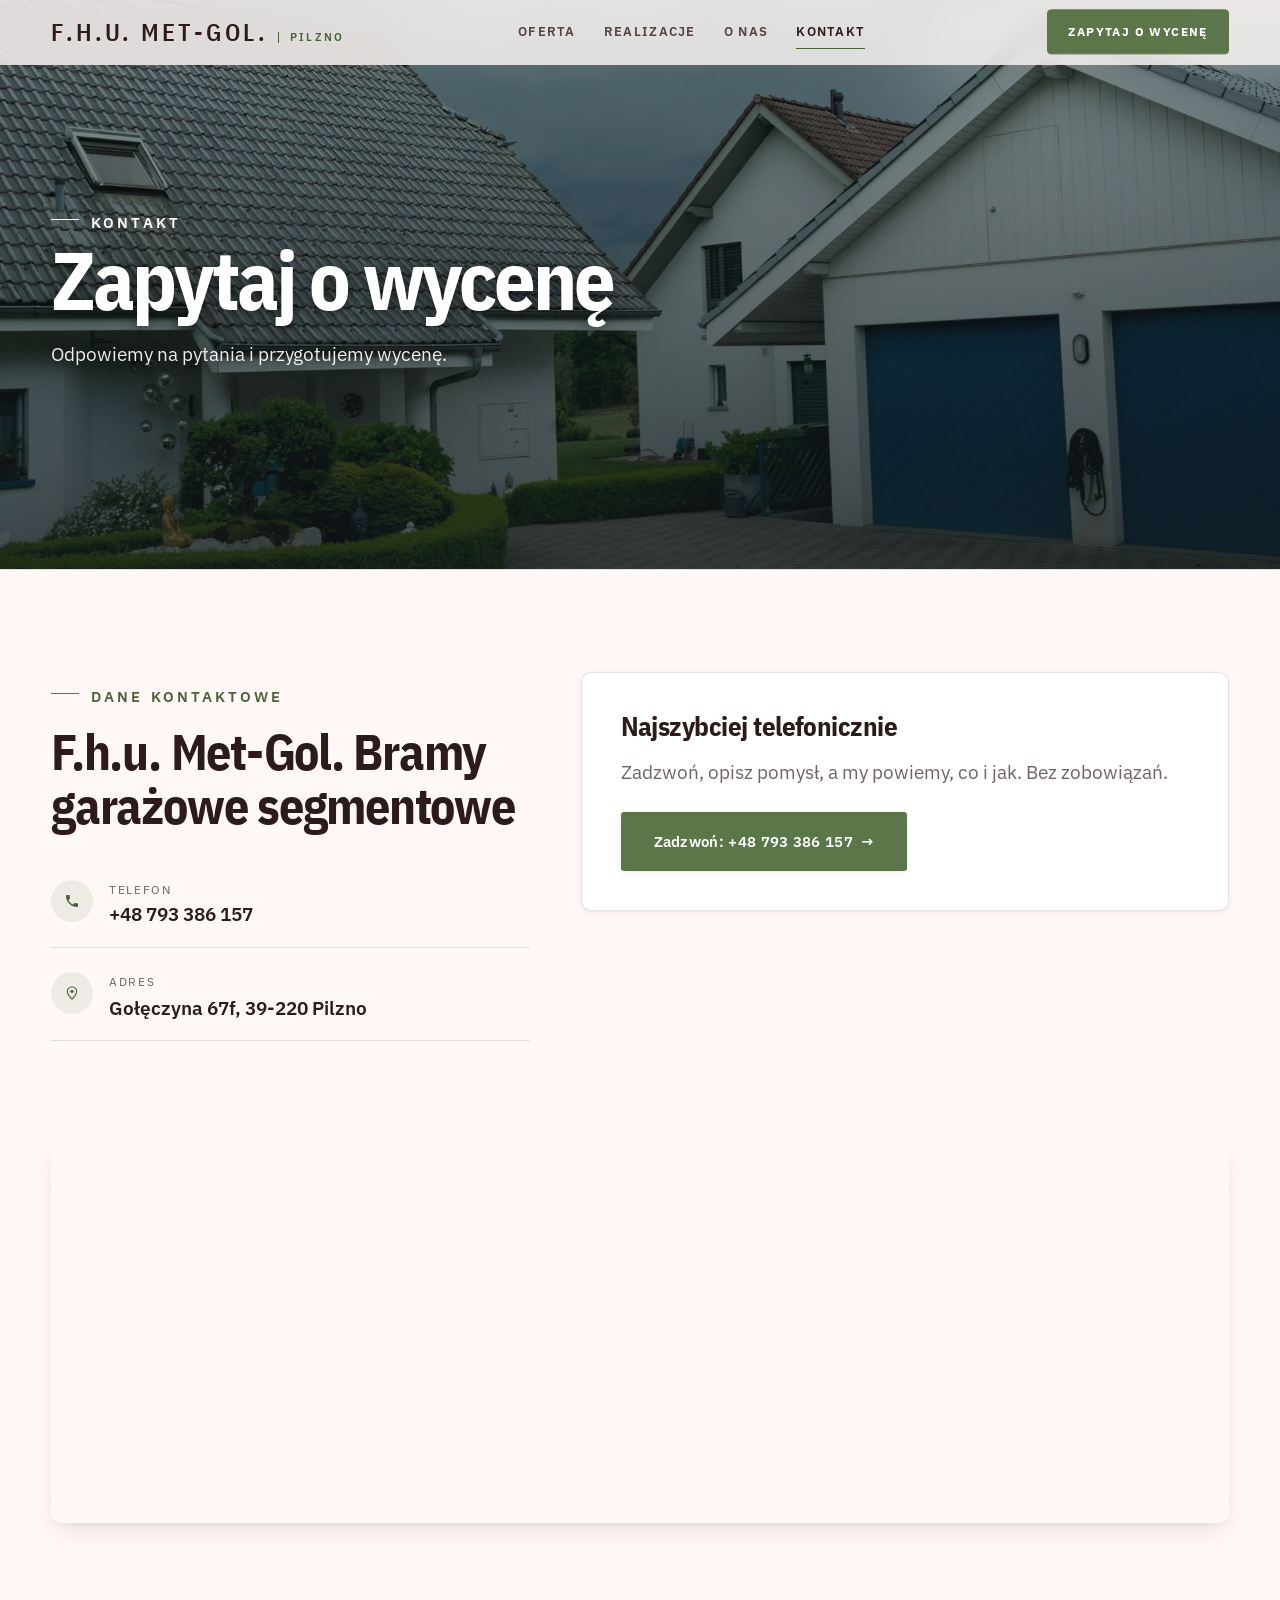
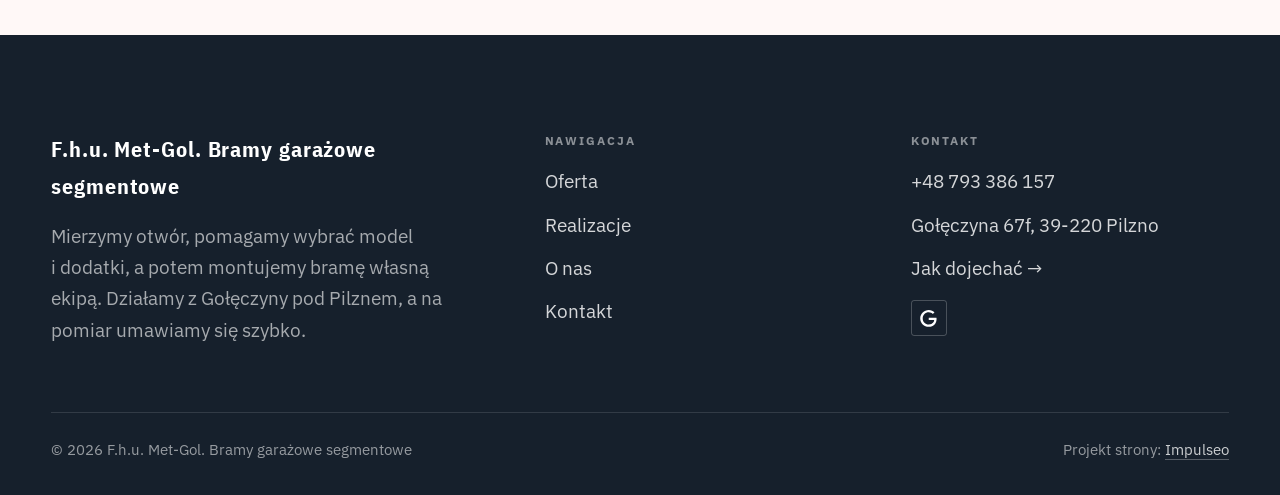
==== kontakt.html @ 95ca7875 "Strona demo: f-h-u-met-gol-bramy-garazowe-segmentowe" ====
<!DOCTYPE html>
<html lang="pl">
<head>
<meta charset="UTF-8">
<meta name="viewport" content="width=device-width, initial-scale=1.0">
<title>Kontakt - F.h.u. Met-Gol. Bramy garażowe segmentowe</title>
<meta name="description" content="Kontakt F.h.u. Met-Gol. Bramy garażowe segmentowe - Gołęczyna 67f, 39-220 Pilzno">
<link rel="canonical" href="https://kris20032.github.io/f-h-u-met-gol-bramy-garazowe-segmentowe/kontakt.html">
<meta name="robots" content="noindex, nofollow">
<meta property="og:type" content="website">
<meta property="og:locale" content="pl_PL">
<meta property="og:site_name" content="F.h.u. Met-Gol. Bramy garażowe segmentowe">
<meta property="og:title" content="Kontakt - F.h.u. Met-Gol. Bramy garażowe segmentowe">
<meta property="og:description" content="Kontakt F.h.u. Met-Gol. Bramy garażowe segmentowe - Gołęczyna 67f, 39-220 Pilzno">
<meta property="og:url" content="https://kris20032.github.io/f-h-u-met-gol-bramy-garazowe-segmentowe/kontakt.html">
<meta property="og:image" content="https://kris20032.github.io/f-h-u-met-gol-bramy-garazowe-segmentowe/img/og.jpg">
<meta property="og:image:width" content="1200">
<meta property="og:image:height" content="630">
<meta name="twitter:card" content="summary_large_image">
<link rel="preconnect" href="https://fonts.googleapis.com">
<link rel="preconnect" href="https://fonts.gstatic.com" crossorigin>
<link href="https://fonts.googleapis.com/css2?family=IBM+Plex+Sans+Condensed:wght@500;600;700&family=IBM+Plex+Sans:wght@400;500;600&display=swap" rel="stylesheet">
<link rel="stylesheet" href="assets/styles.css?v=dc9dccd2">
</head>
<body>

<header class="nav">
  <div class="wrap nav-inner">
    <a class="brand" href="index.html"><span class="name">F.h.u. Met-Gol.</span><span class="sub">Pilzno</span></a>
    <nav class="nav-links">
      <a href="oferta.html">Oferta</a>
      <a href="realizacje.html">Realizacje</a>
      <a href="o-nas.html">O nas</a>
      <a href="kontakt.html" class="active" aria-current="page">Kontakt</a>
      <a href="kontakt.html" class="btn btn-accent">Zapytaj o wycenę</a>
    </nav>
    <button class="nav-toggle" aria-label="Menu"><span></span><span></span><span></span></button>
  </div>
</header>

<main>
<section class="pagehead">
  <img src="img/g2.jpg" alt="F.h.u. Met-Gol. Bramy garażowe segmentowe - Zapytaj o wycenę" width="1818" height="1184" decoding="async">
  <div class="wrap">
    <span class="eyebrow">Kontakt</span>
    <h1>Zapytaj o wycenę</h1>
    <p>Odpowiemy na pytania i przygotujemy wycenę.</p>
  </div>
</section>
<section>
  <div class="wrap contact-grid">
    <div class="reveal">
      <span class="eyebrow">Dane kontaktowe</span>
      <h2 style="margin:var(--space-4) 0 var(--space-6)">F.h.u. Met-Gol. Bramy garażowe segmentowe</h2>
      <div class="info-list">
        <div class="info-row"><div class="ic"><svg class="ico-tel" width="16" height="16" viewBox="0 0 24 24" fill="none" aria-hidden="true"><path d="M6.6 10.8a15.5 15.5 0 0 0 6.6 6.6l2.2-2.2a1 1 0 0 1 1-.24 11.4 11.4 0 0 0 3.6.58 1 1 0 0 1 1 1V20a1 1 0 0 1-1 1A17 17 0 0 1 3 4a1 1 0 0 1 1-1h3.5a1 1 0 0 1 1 1c0 1.25.2 2.46.58 3.6a1 1 0 0 1-.25 1l-2.23 2.2Z" fill="currentColor"/></svg></div><div><div class="lbl">Telefon</div><a class="val" href="tel:+48793386157">+48 793 386 157</a></div></div>
        <div class="info-row"><div class="ic"><svg class="ico-pin" width="16" height="16" viewBox="0 0 24 24" fill="none" aria-hidden="true"><path d="M12 21s7-6.1 7-11.5A7 7 0 0 0 5 9.5C5 14.9 12 21 12 21Z" stroke="currentColor" stroke-width="1.6" fill="none"/><circle cx="12" cy="9.5" r="2.4" fill="currentColor"/></svg></div><div><div class="lbl">Adres</div><div class="val">Gołęczyna 67f, 39-220 Pilzno</div></div></div>
      </div>
    </div>
    <div class="reveal">
      <div class="form">
        <h3 style="margin-bottom:var(--space-4)">Najszybciej telefonicznie</h3>
        <p class="muted" style="margin-bottom:var(--space-5)">Zadzwoń, opisz pomysł, a my powiemy, co i jak. Bez zobowiązań.</p>
        <a href="tel:+48793386157" class="btn btn-accent" style="justify-content:center">Zadzwoń: +48 793 386 157 <span class="arr">→</span></a>
      </div>
    </div>
  </div>
</section>
<section style="padding-top:0">
  <div class="wrap reveal">
    <iframe class="map" title="F.h.u. Met-Gol. Bramy garażowe segmentowe - Pilzno" src="https://maps.google.com/maps?q=49.9735215%2C21.3462633&z=15&output=embed" loading="lazy" referrerpolicy="no-referrer-when-downgrade"></iframe>
  </div>
</section>
</main>

<footer>
  <div class="wrap">
    <div class="foot-grid">
      <div class="foot-brand">
        <div class="name">F.h.u. Met-Gol. Bramy garażowe segmentowe</div>
        <p>Mierzymy otwór, pomagamy wybrać model i dodatki, a potem montujemy bramę własną ekipą. Działamy z Gołęczyny pod Pilznem, a na pomiar umawiamy się szybko.</p>
      </div>
      <div class="foot-col">
        <h4>Nawigacja</h4>
        <a href="oferta.html">Oferta</a>
        <a href="realizacje.html">Realizacje</a>
        <a href="o-nas.html">O nas</a>
        <a href="kontakt.html">Kontakt</a>
      </div>
      <div class="foot-col">
        <h4>Kontakt</h4>
        <a href="tel:+48793386157">+48 793 386 157</a>
        <p>Gołęczyna 67f, 39-220 Pilzno</p>
        <a href="https://maps.google.com/?cid=14918334857185586496&g_mp=CiVnb29nbGUubWFwcy5wbGFjZXMudjEuUGxhY2VzLkdldFBsYWNlEAIYBCAA" target="_blank" rel="noopener">Jak dojechać →</a>
      <div class="foot-soc">
        <a class="soc" href="https://maps.google.com/?cid=14918334857185586496&g_mp=CiVnb29nbGUubWFwcy5wbGFjZXMudjEuUGxhY2VzLkdldFBsYWNlEAIYBCAA" target="_blank" rel="noopener" aria-label="Google - F.h.u. Met-Gol. Bramy garażowe segmentowe"><svg viewBox="0 0 24 24" aria-hidden="true" focusable="false"><path d="M12.48 10.92v3.28h7.84c-.24 1.84-.853 3.187-1.787 4.133-1.147 1.147-2.933 2.4-6.053 2.4-4.827 0-8.6-3.893-8.6-8.72s3.773-8.72 8.6-8.72c2.6 0 4.507 1.027 5.907 2.347l2.307-2.307C18.747 1.44 16.133 0 12.48 0 5.867 0 .307 5.387.307 12s5.56 12 12.173 12c3.573 0 6.267-1.173 8.373-3.36 2.16-2.16 2.84-5.213 2.84-7.667 0-.76-.053-1.467-.173-2.053H12.48z" fill="currentColor"/></svg></a>
      </div>
      </div>
    </div>
    <div class="foot-bot">
      <span>© 2026 F.h.u. Met-Gol. Bramy garażowe segmentowe</span>
      <span>Projekt strony: <a class="foot-credit" href="https://impulseo.pl" target="_blank" rel="noopener">Impulseo</a></span>
    </div>
  </div>
</footer>
<div class="sticky-reserve"><a class="sr-book" href="kontakt.html">Zapytaj o wycenę</a><a class="sr-call" href="tel:+48793386157" aria-label="Zadzwoń"><svg class="ico-tel" width="16" height="16" viewBox="0 0 24 24" fill="none" aria-hidden="true"><path d="M6.6 10.8a15.5 15.5 0 0 0 6.6 6.6l2.2-2.2a1 1 0 0 1 1-.24 11.4 11.4 0 0 0 3.6.58 1 1 0 0 1 1 1V20a1 1 0 0 1-1 1A17 17 0 0 1 3 4a1 1 0 0 1 1-1h3.5a1 1 0 0 1 1 1c0 1.25.2 2.46.58 3.6a1 1 0 0 1-.25 1l-2.23 2.2Z" fill="currentColor"/></svg></a></div>
<div class="demo-wazne" data-do="2026-11-12" data-cykl="3" hidden><svg class="dw-ico" width="13" height="13" viewBox="0 0 24 24" fill="none" aria-hidden="true"><circle cx="12" cy="12" r="8.6" stroke="currentColor" stroke-width="1.8"/><path d="M12 7.2V12l3.3 2" stroke="currentColor" stroke-width="1.8" stroke-linecap="round"/></svg><span class="dw-txt"></span></div>

<script src="assets/main.js"></script>
</body>
</html>
---- assets/styles.css ----
/* ============================================================
   STOLBASZ — premium, architektoniczny B2B fit-out
   Jasna paleta, zero brązu. System wg premium-web-craft.
   Projekt strony: Impulseo (impulseo.pl)
   ============================================================ */

:root{
  /* PALETA — jasna, architektoniczna, chłodna */
  --paper:#F4F7FA;          /* główne tło */
  --paper-2:#E7EDF3;        /* sekcje alternatywne (chłodny jasny szary) */
  --paper-3:#E7EDF3;        /* delikatne wypełnienia */
  --ink:#16202C;            /* tekst główny — chłodny grafit */
  --ink-soft:#3A4654;       /* nagłówki drugorzędne */
  --muted:#5C6672;          /* tekst poboczny */
  --line:rgba(22,32,44,.12);/* hairline */
  --accent:#235E96;         /* stonowany petrol-slate — jedyny akcent */
  --accent-d:#1A4A78;
  --accent-soft:rgba(35,94,150,.10);
  --dark:#16202C;           /* sekcje ciemne (stopka/CTA) */

  /* HOVER ZDJĘĆ — JEDEN standard dla całego silnika (decyzja K. 04.08.2026, artefakt z wariantami).
     AKTUALNE (K.+Szymon 09.08.2026, wybór z artefaktu 6 wariantów): zoom 1.05 przy 1.4s -
     przy tak długim czasie mocniejszy kadr NIE skacze, tylko „oddycha". Poprzedni standard
     (1.02 / .55s z 04.08) odbierany jako dynamiczny i szybki.
     Spoczynek lekko przygaszony, ale TYLKO tam, gdzie jest mysz (@media hover:hover) —
     na telefonie zdjęcia zostają w pełnej jasności. */
  --img-zoom:1.05;                   /* K.+Szymon 09.08: wariant F z artefaktu porównawczego */
  --img-rest:brightness(.95) saturate(.99);
  --img-hot:brightness(1.06) saturate(1.05);
  --img-dur:1.4s;                    /* K.+Szymon 09.08 (wariant F): powoli = elegancko */
  --img-ease:cubic-bezier(.16,.84,.44,1);  /* miękki ogon, efekt „oddychania" */

  /* ODSTĘPY — skala 4/8 */
  --space-1:4px; --space-2:8px; --space-3:12px; --space-4:16px; --space-5:24px;
  --space-6:32px; --space-7:48px; --space-8:64px; --space-9:96px; --space-10:128px;

  /* TYPOGRAFIA — fluid clamp() (skala podbita 16.07.2026: większe, czytelniejsze litery — uwaga Adama) */
  --text-sm:clamp(.9rem,.87rem + .12vw,1rem);
  --text-base:clamp(1.08rem,1.04rem + .18vw,1.2rem);
  --text-lg:clamp(1.24rem,1.15rem + .34vw,1.44rem);
  --text-h3:clamp(1.34rem,1.22rem + .55vw,1.66rem);
  --text-h2:clamp(2.1rem,1.66rem + 2.1vw,3.1rem);
  --text-h1:clamp(2.9rem,2.1rem + 4vw,5.1rem);

  /* PROMIENIE — architektoniczne, raczej ostre */
  --r-sm:3px; --r-md:6px; --r-lg:10px;

  /* RUCH */
  --ease:cubic-bezier(.25,.46,.45,.94); --dur:.24s;

  /* CIENIE — miękkie, warstwowe */
  --sh-sm:0 1px 2px rgba(16,24,32,.04), 0 2px 8px rgba(16,24,32,.05);
  --sh-md:0 2px 6px rgba(16,24,32,.05), 0 12px 28px -8px rgba(16,24,32,.12);
  --sh-lg:0 6px 14px rgba(16,24,32,.07), 0 26px 56px -18px rgba(16,24,32,.22);

  --hairline:1px solid var(--line);

  --font-display:'IBM Plex Sans Condensed','IBM Plex Sans',sans-serif;
  --font-body:'IBM Plex Sans',sans-serif;
}

*{box-sizing:border-box;margin:0;padding:0}
html{scroll-behavior:smooth}
body{
  font-family:var(--font-body);
  font-size:var(--text-base);
  line-height:1.65;
  color:var(--ink);
  background:var(--paper);
  -webkit-font-smoothing:antialiased;
  text-rendering:optimizeLegibility;
}
img{max-width:100%;height:auto;display:block}  /* height:auto = width/height z atrybutów trzyma proporcje (TOP#12) */
a{color:inherit;text-decoration:none}

.wrap{width:min(92%,1180px);margin-inline:auto}
section{padding-block:clamp(52px,6.5vw,96px)}

h1,h2,h3{font-family:var(--font-display);font-weight:700;line-height:1.08;letter-spacing:-.02em;color:var(--ink)}
h1{font-size:var(--text-h1);letter-spacing:-.035em}
h2{font-size:var(--text-h2);letter-spacing:-.025em}
h3{font-size:var(--text-h3)}
/* MIARA — długość wiersza. WCAG 2.2 SC 1.4.8: max 80 znaków; Butterick: 45–90.
   68ch daje realnie 72–78 znaków polskiego tekstu, czyli z zapasem pod granicą.
   Wcześniej limit miał TYLKO <p> — <li>, <blockquote> i <dd> nie miały żadnego,
   i to jedyny powód, dla którego 23 bloki na dwóch oddanych stronach jadą po
   83–106 znaków w wierszu (pomiar 07.08.2026, bramka `miara`).
   ⚠️ Listy i definicje ograniczamy TYLKO bez klasy: `ul`/`ol` z klasą to u nas
   układ (siatki kafli, menu), a nie tekst ciągły — tam miarę wyznacza układ. */
/* 60ch, nie 68ch (K. 10.08): po zmianie fontów na węższe kroje (DM Sans i spółka)
   w 68ch mieściło się ~90 znaków - bramka pikselowa słusznie zgłaszała przekroczenie
   granicy 80. Pomiar na żywej przeglądarce: 60ch = 90 znaków, 53ch = ~78 znaków, czyli normę WCAG 1.4.8. */
:root{ --miara:53ch }
p{max-width:min(100%,var(--miara))}
blockquote,
ul:not([class])>li, ol:not([class])>li,
dl:not([class])>dd{max-width:min(100%,var(--miara))}

/* ⚠️ Świadomie BEZ wyjątku `.tile p,.card p,.svc p{max-width:none}`, choć nasuwa się sam:
   te akapity BYŁY już ograniczone (stare `p{max-width:65ch}`), więc „wyjątek" nie odblokowałby
   niczego nowego — tylko ROZLUŹNIŁ stan sprzed zmiany na wszystkich demach naraz.
   `figcaption` żadna z reguł wyżej nie dotyczy, więc też nie potrzebuje zwolnienia. */

/* ŁAMANIE. `balance` wyrównuje długości wierszy w nagłówku, `pretty` pilnuje ostatniego
   wiersza akapitu, żeby nie został w nim jeden wyraz. Obsługiwane od Chrome 117 /
   Safari 17.5; starsze przeglądarki po prostu ignorują tę własność.
   `text-wrap:pretty` nie występowało dotąd ANI RAZ w silniku ani w repo klientów. */
h1,h2,h3,.lead,.lede{text-wrap:balance}
p,li,blockquote,dd{text-wrap:pretty}

.eyebrow{
  font-family:var(--font-body);
  font-size:var(--text-sm);
  font-weight:600;
  letter-spacing:.18em;
  text-transform:uppercase;
  color:var(--accent);
  display:inline-flex;align-items:center;gap:var(--space-3);
}
/* flex:none + margin-top = kreska trzyma się PIERWSZEJ linii. Wcześniej align-items:center
   centrowało ją względem całego bloku i przy zawinięciu (długi kicker typu
   „…WNĘTRZ · LESZNO · OD 2019") druga linia lądowała z brzydkim wcięciem. */
.eyebrow{align-items:flex-start}
.eyebrow>*,.eyebrow{text-wrap:balance}   /* dlugi kicker lamal sie na sierote typu samo „2019" w drugiej linii */
.eyebrow::before{content:"";width:28px;height:1px;background:var(--accent);display:inline-block;flex:none;margin-top:.62em}

.muted{color:var(--muted)}
.lead{font-size:var(--text-lg);line-height:1.55;color:var(--ink-soft);max-width:50ch}

/* ---------- BUTTONS ---------- */
.btn{
  display:inline-flex;align-items:center;gap:var(--space-2);
  font-weight:600;font-size:var(--text-sm);letter-spacing:.02em;
  padding:var(--space-4) var(--space-6);
  border-radius:var(--r-sm);
  transition:transform var(--dur) var(--ease),box-shadow var(--dur) var(--ease),background var(--dur) var(--ease);
  cursor:pointer;border:1px solid transparent;
}
.btn-accent{background:var(--accent);color:#fff;box-shadow:var(--sh-sm)}
.btn-accent:hover{background:var(--accent-d);transform:translateY(-2px);box-shadow:var(--sh-md)}
.btn-accent:active{transform:translateY(0);box-shadow:var(--sh-sm)}
.btn-ghost{background:transparent;color:var(--ink);border-color:var(--line)}
.btn-ghost:hover{border-color:var(--accent);color:var(--accent);transform:translateY(-2px)}
.btn-light{background:#fff;color:var(--ink);box-shadow:var(--sh-sm)}
.btn-light:hover{transform:translateY(-2px);box-shadow:var(--sh-md)}
.btn .arr{transition:transform var(--dur) var(--ease)}
.btn:hover .arr{transform:translateX(4px)}

/* ---------- NAV ---------- */
.nav{
  position:sticky;top:0;z-index:50;
  background:color-mix(in srgb,var(--paper) 88%,transparent);
  backdrop-filter:saturate(140%) blur(10px);
  border-bottom:var(--hairline);
}
.nav-inner{display:flex;align-items:center;justify-content:space-between;gap:var(--space-5);height:72px}
/* ANTY-NACHODZENIE (K. 05.08.2026): długa nazwa firmy + przycisk z pełnym numerem nie mieściły się w pasku
   i flex ściskał linki PONIŻEJ ich treści - "Kontakt" wchodził na ramkę "Zadzwoń +48 ...". Teraz ustępuje
   nazwa marki (skrót wielokropkiem), a menu i przycisk nigdy się nie kurczą ani nie zachodzą na siebie. */
.brand{display:flex;flex-direction:column;line-height:1;min-width:0;flex:0 1 auto}
.brand .name{font-family:var(--font-display);font-weight:800;font-size:1.35rem;letter-spacing:.04em;white-space:nowrap;overflow:hidden;text-overflow:ellipsis}
.brand .sub{font-size:.62rem;letter-spacing:.34em;text-transform:uppercase;color:var(--muted);margin-top:5px;white-space:nowrap;overflow:hidden;text-overflow:ellipsis}
.nav-links{display:flex;align-items:center;gap:var(--space-6);flex:0 0 auto}
.nav-links a{font-size:var(--text-sm);font-weight:500;color:var(--ink-soft);position:relative;padding-block:4px;white-space:nowrap;transition:color var(--dur) var(--ease)}
.nav-links a::after{content:"";position:absolute;left:0;bottom:0;width:0;height:1.5px;background:var(--accent);transition:width var(--dur) var(--ease)}
.nav-links a:hover,.nav-links a.active{color:var(--ink)}
.nav-links a:hover::after,.nav-links a.active::after{width:100%}
.nav-links .btn{padding:var(--space-2) var(--space-5)}
/* przyciski w nav: właściwy kolor (przebij .nav-links a) + bez podkreślenia */
.nav-links a.btn-accent{color:#fff}
.nav-links a.btn-ghost,.nav-links a.btn-light{color:var(--ink)}
/* CTA w pasku: NIE podkreślenie spod linków menu, ale ten sam przelatujący błysk,
   co na wszystkich innych przyciskach (zgłoszenie K. 13.08.2026 - „na hero jest efekt
   światła przechodzącego przez przycisk, na navbarze go nie ma, a mają być identyczne").
   Reguła `.nav-links a::after` jest silniejsza od `.btn::after`, więc trzeba jej
   geometrię wyzerować i wpisać połysk z nazwy - samo `display:none` gasiło efekt. */
.nav-links a.btn::after{
  display:block;content:"";position:absolute;inset:0;z-index:-1;pointer-events:none;
  width:auto;height:auto;border-radius:inherit;   /* kasuje geometrię podkreślenia (width:0;height:1.5px) */
  background:linear-gradient(100deg,transparent 32%,rgba(255,255,255,.20) 50%,transparent 68%);
  translate:-120% 0}
@media (prefers-reduced-motion:no-preference){
  .nav-links a.btn:hover::after{translate:120% 0;transition:translate .75s var(--mt-ease,cubic-bezier(.16,.84,.44,1))}
}
.nav-toggle{display:none;background:none;border:none;cursor:pointer;flex-direction:column;gap:5px;padding:8px}
.nav-toggle span{width:24px;height:2px;background:var(--ink);transition:var(--dur)}
/* Ciasny zakres MIĘDZY menu mobilnym a pełnym pulpitem: zbijamy odstępy i nazwę marki,
   żeby wszystko zmieściło się naturalnie, zanim w ogóle dojdzie do skracania wielokropkiem. */
@media(max-width:1280px) and (min-width:921px){
  .nav-links{gap:var(--space-4)}
  .nav-links .btn{padding:var(--space-2) var(--space-4)}
  .brand .name{font-size:1.15rem}
}

/* ---------- HERO (split) ---------- */
.hero{position:relative;overflow:hidden;border-bottom:var(--hairline)}
.hero-grid{display:grid;grid-template-columns:1.05fr .95fr;gap:clamp(24px,4vw,60px);align-items:center;
  padding-block:clamp(36px,4.5vw,64px)}
.hero-copy .eyebrow{margin-bottom:var(--space-5)}
.hero-copy h1{margin-bottom:var(--space-5)}
.hero-copy .lead{margin-bottom:var(--space-7)}
.hero-actions{display:flex;flex-wrap:wrap;gap:var(--space-4)}
.hero-art{position:relative;aspect-ratio:4/3;border-radius:var(--r-lg);overflow:hidden;box-shadow:var(--sh-lg)}
.hero-art img{width:100%;height:100%;object-fit:cover}
.hero-art::after{content:"";position:absolute;inset:0;background:linear-gradient(180deg,transparent 55%,rgba(18,24,28,.28))}
.hero-badge{position:absolute;left:var(--space-5);bottom:var(--space-5);z-index:2;
  background:rgba(252,252,251,.94);backdrop-filter:blur(4px);
  border-radius:var(--r-md);padding:var(--space-4) var(--space-5);box-shadow:var(--sh-md);max-width:78%}
.hero-badge strong{display:block;font-family:var(--font-display);font-size:1rem;letter-spacing:-.01em}
.hero-badge span{font-size:var(--text-sm);color:var(--muted)}

/* ---------- HERO duży / kinowy (strona główna) ---------- */
.hero-cine{position:relative;min-height:clamp(560px,82vh,840px);min-height:clamp(560px,82svh,840px);display:flex;align-items:center;overflow:hidden;border-bottom:var(--hairline)}
.hero-cine>img{position:absolute;inset:0;width:100%;height:100%;object-fit:cover;z-index:0}
.hero-cine::after{content:"";position:absolute;inset:0;z-index:1;
  background:linear-gradient(95deg,rgba(13,18,23,.86) 0%,rgba(13,18,23,.64) 32%,rgba(13,18,23,.24) 62%,rgba(13,18,23,.04) 100%)}
.hero-cine .wrap{position:relative;z-index:2;padding-block:var(--space-8)}
.hero-cine .hero-copy{max-width:660px}
.hero-cine .eyebrow{color:#fff;margin-bottom:var(--space-5)}
.hero-cine .eyebrow::before{background:#fff}
.hero-cine h1{color:#fff;margin-bottom:var(--space-5);font-size:clamp(2.9rem,2rem + 4.4vw,5.2rem);text-wrap:balance}
.hero-cine .lead{color:rgba(255,255,255,.92);max-width:48ch;margin-bottom:var(--space-7)}
.hero-cine .hero-actions{display:flex;flex-wrap:wrap;gap:var(--space-4)}
/* NISKIE OKNO (laptop z dokiem i paskami przeglądarki ma ~700-780 px wysokości widoku):
   H1 do 5.2rem + długi lead nie mieściły się i przyciski wypadały POD krawędź ekranu -
   klient widział stronę bez ani jednego CTA. Skalujemy w dół, zamiast przycinać treść. */
@media(min-width:821px) and (max-height:820px){
  .hero-cine{min-height:clamp(520px,94svh,780px)}
  .hero-cine .wrap{padding-block:var(--space-6)}
  .hero-cine h1{font-size:clamp(2.2rem,1.5rem + 2.6vw,3.6rem);margin-bottom:var(--space-4)}
  .hero-cine .eyebrow{margin-bottom:var(--space-4)}
  .hero-cine .lead{margin-bottom:var(--space-5);max-width:44ch}
}
@media(max-width:680px){
  .hero-cine{min-height:clamp(520px,76vh,640px);min-height:clamp(520px,76svh,640px);align-items:flex-end}
  .hero-cine::after{background:linear-gradient(0deg,rgba(13,18,23,.9) 6%,rgba(13,18,23,.45) 55%,rgba(13,18,23,.25) 100%)}
  .hero-cine .wrap{padding-bottom:var(--space-9)}
  /* TELEFON (~90% oglądających): lead potrafił zająć 8 linii i zepchnąć CTA poza pierwszy ekran.
     Zwężamy interlinię i skalę - treści nie ucinamy, bo to ona sprzedaje. */
  .hero-cine .lead{font-size:.98rem;line-height:1.5;margin-bottom:var(--space-5)}
  .hero-cine .eyebrow{font-size:.72rem;letter-spacing:.13em;margin-bottom:var(--space-4)}
  .hero-cine .eyebrow::before{width:20px}
  .hero-cine h1{margin-bottom:var(--space-4)}
}

/* full-bleed hero variant (podstrony) */
.pagehead{position:relative;min-height:46vh;min-height:46svh;display:flex;align-items:flex-end;overflow:hidden;border-bottom:var(--hairline)}
.pagehead img{position:absolute;inset:0;width:100%;height:100%;object-fit:cover}
/* 10.08.2026 (decyzja K.): mocniejsze przyciemnienie + cień pod tekstem. Bramka mierzyła na
   nagłówkach podstron 3,38-3,43:1 przy wymaganych 4,5 — jasne zdjęcie (hala, śnieg, niebo)
   podchodziło pod biały tekst. Zdjęcia klientów są różne, więc kontrast musi dawać WARSTWA,
   a nie szczęśliwy dobór kadru. */
.pagehead::after{content:"";position:absolute;inset:0;background:linear-gradient(180deg,rgba(18,24,28,.40),rgba(18,24,28,.76))}
.pagehead .wrap{position:relative;z-index:2;padding-block:var(--space-9);color:#fff}
.pagehead h1{color:#fff;max-width:18ch;text-shadow:0 2px 16px rgba(0,0,0,.55)}
.pagehead .eyebrow{color:#fff}
.pagehead .eyebrow::before{background:#fff}
.pagehead p{color:rgba(255,255,255,.92);margin-top:var(--space-4);max-width:54ch;text-shadow:0 1px 12px rgba(0,0,0,.5)}

/* ---------- STRIP (pasek skrótów / liczby) ---------- */
.strip{background:var(--dark);color:#fff}
/* PASEK HASEŁ — standard 04.08.2026 (decyzja K.): 5 haseł w JEDNYM rzędzie, tekst WYŚRODKOWANY,
   węższe marginesy boczne niż reszta strony (pasek ma iść szerzej), równe wysokości kolumn. */
.strip .wrap{width:min(96%,1440px);display:grid;grid-template-columns:repeat(5,1fr);
  gap:var(--space-5);padding-block:var(--space-7);align-items:stretch}
.strip .item .k{font-family:var(--font-display);font-size:clamp(1.05rem,.82rem + .85vw,1.55rem);
  font-weight:800;letter-spacing:-.02em;color:#fff;line-height:1.18;text-wrap:balance}
.strip .item .v{font-size:var(--text-sm);color:rgba(255,255,255,.66);margin-top:var(--space-2);line-height:1.4}
.strip .item{border-left:2px solid var(--accent);padding-inline:var(--space-4);
  text-align:center;display:flex;flex-direction:column;justify-content:center}
/* liczba kolumn = liczba haseł, żeby ostatnie nie zostawało samo w drugim rzędzie.
   Klasę n-N nadaje multipage.py; domyślnie (bez klasy) pasek jest 5-kolumnowy. */
.strip.n-2 .wrap{grid-template-columns:repeat(2,1fr)}
.strip.n-3 .wrap{grid-template-columns:repeat(3,1fr)}
.strip.n-4 .wrap{grid-template-columns:repeat(4,1fr);gap:var(--space-6)}
.strip.n-4 .item .k{font-size:clamp(1.3rem,1rem + 1.1vw,2rem)}
.strip.n-6 .wrap{grid-template-columns:repeat(6,1fr);gap:var(--space-4)}
.strip.n-6 .item .k{font-size:clamp(.98rem,.8rem + .7vw,1.35rem)}
/* równe łamanie: zamiast "długa linia + jedno słowo" obie linie zbliżonej długości */
.strip .item .k{text-wrap:balance}

/* ---------- SECTION HEAD ---------- */
.head{max-width:48rem;margin-bottom:var(--space-8)}
.head.center{margin-inline:auto;text-align:center}
.head .eyebrow{margin-bottom:var(--space-4)}
.head h2{margin-bottom:var(--space-4)}
.head p{color:var(--muted);font-size:var(--text-lg);line-height:1.55}
.head.center p{margin-inline:auto}

/* ---------- INTRO SPLIT ---------- */
.split{display:grid;grid-template-columns:.92fr 1.08fr;gap:clamp(28px,5vw,80px);align-items:center}
.split.rev{grid-template-columns:1.08fr .92fr}
.split.rev .split-art{order:-1}
.split-art{position:relative;aspect-ratio:5/4;border-radius:var(--r-lg);overflow:hidden;box-shadow:var(--sh-lg)}
.split-art img{width:100%;height:100%;object-fit:cover}
.split-copy h2{margin-bottom:var(--space-5)}
.split-copy p+p{margin-top:var(--space-4)}
.split-copy .btn{margin-top:var(--space-6)}

/* ---------- SERVICES (zakres) ---------- */
.svc-grid{display:grid;grid-template-columns:repeat(auto-fit,minmax(280px,1fr));gap:var(--space-5)}
.svc{background:#fff;border:var(--hairline);border-radius:var(--r-md);padding:var(--space-7) var(--space-6);
  transition:transform var(--dur) var(--ease),box-shadow var(--dur) var(--ease),border-color var(--dur) var(--ease);
  position:relative;overflow:hidden}
.svc::before{content:"";position:absolute;left:0;top:0;width:3px;height:0;background:var(--accent);transition:height var(--dur) var(--ease)}
.svc:hover{transform:translateY(-4px);box-shadow:var(--sh-md);border-color:transparent}
.svc:hover::before{height:100%}
.svc .ic{font-family:var(--font-display);font-size:.8rem;font-weight:700;letter-spacing:.12em;color:var(--accent);margin-bottom:var(--space-4)}
.svc h3{margin-bottom:var(--space-3);font-size:1.22rem}
.svc p{color:var(--muted);font-size:var(--text-base);line-height:1.6}

/* big detailed service rows */
.svc-row{display:grid;grid-template-columns:.8fr 1.2fr;gap:clamp(20px,4vw,60px);align-items:center;padding-block:var(--space-8)}
.svc-row+.svc-row{border-top:var(--hairline)}
.svc-row.rev{grid-template-columns:1.2fr .8fr}
/* Naprzemienny układ wierszy oferty: co drugi wiersz ma zdjęcie po PRAWEJ.
   Było `order:-1` — martwy kod, bo zdjęcie i tak jest pierwszym dzieckiem w HTML,
   więc wszystkie wiersze wyglądały identycznie (zdjęcie zawsze z lewej), a `rev`
   zmieniało tylko szerokość kolumn. Znalezione 29.07.2026 przy różnicowaniu kierunków
   animacji (pomiar pozycji: art.mid 390/502 przy row.mid 756 — zawsze lewa strona). */
.svc-row.rev .svc-row-art{order:2}
.svc-row-art{aspect-ratio:4/3;border-radius:var(--r-md);overflow:hidden;box-shadow:var(--sh-md)}
.svc-row-art img{width:100%;height:100%;object-fit:cover}
.svc-row h3{font-size:1.5rem;margin-bottom:var(--space-4)}
.svc-row .num{font-family:var(--font-display);font-size:.85rem;font-weight:700;letter-spacing:.14em;color:var(--accent);display:block;margin-bottom:var(--space-3)}
.svc-row ul{list-style:none;margin-top:var(--space-4);display:flex;flex-direction:column;gap:var(--space-2)}
.svc-row li{position:relative;padding-left:var(--space-5);color:var(--muted);font-size:var(--text-base)}
.svc-row li::before{content:"";position:absolute;left:0;top:.62em;width:8px;height:1px;background:var(--accent)}

/* ---------- GALLERY (realizacje) ---------- */
.gallery{display:grid;grid-template-columns:repeat(12,1fr);gap:var(--space-4);grid-auto-rows:200px}
/* GALERIA MASONRY — pionowe zdjęcia (portrety beauty/wellness) bez przycinania: kolumny, height auto */
.gallery-masonry{column-count:3;column-gap:var(--space-4)}
@media(max-width:900px){.gallery-masonry{column-count:2}}
@media(max-width:560px){.gallery-masonry{column-count:1}}
.gallery-masonry .m-tile{break-inside:avoid;margin:0 0 var(--space-4);padding:0;position:relative;overflow:hidden;border-radius:var(--r-md);border:1px solid var(--line)}
.gallery-masonry .m-tile img{width:100%;height:auto;display:block}
.gallery-masonry .m-tile .cap{position:absolute;left:0;right:0;bottom:0;padding:var(--space-4);color:#fff;background:linear-gradient(0deg,rgba(0,0,0,.55),transparent);font-size:var(--text-sm)}
.gallery-masonry .m-tile .cap small{display:block;font-weight:400;opacity:.78;letter-spacing:.04em;text-transform:uppercase;font-size:.66rem;margin-top:3px}
.tile{position:relative;overflow:hidden;border-radius:var(--r-md);box-shadow:var(--sh-sm);
  transition:transform var(--dur) var(--ease),box-shadow var(--dur) var(--ease)}
.tile img{width:100%;height:100%;object-fit:cover;
  transition:transform var(--img-dur) var(--img-ease),filter var(--img-dur) var(--img-ease)}
.tile:hover{box-shadow:var(--sh-md)}
.tile .cap{position:absolute;left:0;right:0;bottom:0;padding:var(--space-5) var(--space-4) var(--space-4);
  /* mocniejszy spad + cien pod tekstem: na JASNYCH zdjeciach klienta (biale fronty, sciany)
     slaby gradient dawal kontrast ~1.5:1 zamiast wymaganych 3.6:1 (bramka wygladu, 10.08.2026) */
  background:linear-gradient(transparent 10%,rgba(18,24,28,.55) 40%,rgba(18,24,28,.88) 68%,rgba(18,24,28,.99));color:#fff;
  text-shadow:0 1px 2px rgba(0,0,0,.85),0 2px 10px rgba(0,0,0,.55);
  font-size:var(--text-sm);font-weight:600;letter-spacing:.01em;
  opacity:0;transform:translateY(8px);transition:var(--dur) var(--ease)}
.tile:hover .cap{opacity:1;transform:translateY(0)}
.tile .cap small{display:block;font-weight:400;opacity:.78;letter-spacing:.04em;text-transform:uppercase;font-size:.66rem;margin-top:3px}
/* bento spans */
.t-wide{grid-column:span 6}
.t-tall{grid-column:span 6;grid-row:span 2}
.t-std{grid-column:span 6}
.t-third{grid-column:span 4}
.t-two3{grid-column:span 8}

/* ---------- TRUST / WIARYGODNOŚĆ ---------- */
.trust{background:var(--paper-2)}
.trust-grid{display:grid;grid-template-columns:repeat(auto-fit,minmax(240px,1fr));gap:var(--space-5);margin-top:var(--space-7)}
.trust-card{background:#fff;border-radius:var(--r-md);padding:var(--space-7) var(--space-6);box-shadow:var(--sh-sm);border-top:3px solid var(--accent)}
.trust-card .big{font-family:var(--font-display);font-size:clamp(1.8rem,1.3rem + 1.6vw,2.6rem);font-weight:800;letter-spacing:-.02em;color:var(--ink);line-height:1}
.trust-card h3{font-size:1.12rem;margin:var(--space-3) 0 var(--space-2)}
.trust-card p{color:var(--muted);font-size:var(--text-base);line-height:1.55}

/* ---------- CTA band ---------- */
.cta{background:var(--dark);color:#fff;position:relative;overflow:hidden}
/* telefon w CTA: na ciemnym tle biały (domyślnie), rodziny z JASNYM tłem CTA
   nadpisują to u siebie - wcześniej kolor siedział w stylu inline i wygrywał z rodziną. */
.cta .btn-ghost-cta{color:#fff;border-color:rgba(255,255,255,.3)}
.cta .wrap{display:grid;grid-template-columns:1.4fr .6fr;gap:var(--space-7);align-items:center;position:relative;z-index:2}
.cta h2{color:#fff;max-width:20ch}
.cta p{color:rgba(255,255,255,.74);margin-top:var(--space-4)}
.cta-actions{display:flex;flex-direction:column;gap:var(--space-3);align-items:flex-start}
.cta::before{content:"";position:absolute;right:-80px;top:-80px;width:360px;height:360px;border-radius:50%;
  background:radial-gradient(circle,var(--accent-soft),transparent 70%)}

/* ---------- CONTACT ---------- */
.contact-grid{display:grid;grid-template-columns:.85fr 1.15fr;gap:clamp(28px,4vw,56px);align-items:start}
.info-list{display:flex;flex-direction:column;gap:var(--space-2)}
.info-row{display:flex;gap:var(--space-4);align-items:flex-start;padding-block:var(--space-4);border-bottom:var(--hairline)}
.info-row .ic{flex:none;width:42px;height:42px;display:grid;place-items:center;border-radius:50%;
  background:var(--accent-soft);color:var(--accent);font-size:1.05rem}
.info-row .lbl{font-size:.72rem;letter-spacing:.14em;text-transform:uppercase;color:var(--muted)}
.info-row .val{font-weight:600;font-size:var(--text-base);margin-top:2px}
.info-row a.val:hover{color:var(--accent)}
.map{border:none;border-radius:var(--r-lg);box-shadow:var(--sh-md);width:100%;height:100%;min-height:380px;filter:grayscale(.2) contrast(1.02)}
.form{background:#fff;border:var(--hairline);border-radius:var(--r-lg);padding:clamp(24px,3vw,40px);box-shadow:var(--sh-sm)}
.form .fld{margin-bottom:var(--space-5)}
.form label{display:block;font-size:var(--text-sm);font-weight:600;margin-bottom:var(--space-2)}
.form input,.form textarea{width:100%;font-family:inherit;font-size:var(--text-base);color:var(--ink);
  padding:var(--space-4);border:var(--hairline);border-radius:var(--r-sm);background:var(--paper);transition:border-color var(--dur)}
.form input:focus,.form textarea:focus{outline:none;border-color:var(--accent);background:#fff}
.form textarea{resize:vertical;min-height:120px}
.form .note{font-size:var(--text-sm);color:var(--muted);margin-top:var(--space-3)}

/* ---------- FOOTER ---------- */
footer{background:var(--dark);color:#fff;padding-block:var(--space-9) var(--space-6)}
.foot-grid{display:grid;grid-template-columns:1.4fr 1fr 1fr;gap:var(--space-7);margin-bottom:var(--space-8)}
.foot-brand .name{font-family:var(--font-display);font-weight:800;font-size:1.4rem;letter-spacing:.04em}
.foot-brand p{color:rgba(255,255,255,.62);margin-top:var(--space-4);font-size:var(--text-base);max-width:38ch}
.foot-col h4{font-size:.74rem;letter-spacing:.16em;text-transform:uppercase;color:rgba(255,255,255,.5);margin-bottom:var(--space-4)}
.foot-col a,.foot-col p{display:block;color:rgba(255,255,255,.82);font-size:var(--text-base);margin-bottom:var(--space-3)}
.foot-col a:hover{color:#fff}
.foot-bot{border-top:1px solid rgba(255,255,255,.12);padding-top:var(--space-5);display:flex;justify-content:space-between;flex-wrap:wrap;gap:var(--space-3);
  font-size:var(--text-sm);color:rgba(255,255,255,.55)}
.foot-bot a:hover{color:#fff}
/* Podpis w stopce = klikalny link do impulseo.pl (31.07.2026). Ma być WIDOCZNIE klikalny,
   ale nie krzyczeć - stąd sam kolor jaśniejszy + delikatne podkreślenie na najeździe. */
.foot-bot a.foot-credit{color:rgba(255,255,255,.78);text-decoration:none;border-bottom:1px solid rgba(255,255,255,.28)}
.foot-bot a.foot-credit:hover{color:#fff;border-bottom-color:#fff}

/* ---------- REVEAL ---------- */
.reveal{opacity:0;transform:translateY(22px);transition:opacity .6s var(--ease),transform .6s var(--ease)}
.reveal.in{opacity:1;transform:none}

/* ---------- RESPONSIVE ---------- */
@media(max-width:920px){
  .hero-grid,.split,.split.rev,.svc-row,.svc-row.rev,.cta .wrap,.contact-grid,.foot-grid{grid-template-columns:1fr}
  .split.rev .split-art,.svc-row.rev .svc-row-art{order:0}
  .hero-art{aspect-ratio:16/10;max-height:420px}
  .strip .wrap,.strip.n-2 .wrap,.strip.n-3 .wrap,.strip.n-4 .wrap,.strip.n-6 .wrap{grid-template-columns:repeat(2,1fr);gap:var(--space-6)}
  .strip .item .k,.strip.n-6 .item .k{font-size:clamp(1.3rem,1.1rem + 1vw,2rem)}
  .gallery{grid-auto-rows:180px}
  .t-wide,.t-tall,.t-std,.t-third,.t-two3{grid-column:span 6}
  .t-tall{grid-row:span 1}
  .cta-actions{flex-direction:row;flex-wrap:wrap}
  .foot-grid{gap:var(--space-6)}
}
@media(max-width:680px){
  .nav-links{position:fixed;inset:72px 0 auto 0;background:var(--paper);flex-direction:column;align-items:stretch;
    gap:0;padding:var(--space-4) 6%;border-bottom:var(--hairline);box-shadow:var(--sh-md);
    transform:translateY(-120%);transition:transform var(--dur) var(--ease)}
  .nav-links.open{transform:translateY(0)}
  .nav-links a{padding-block:var(--space-4);border-bottom:var(--hairline)}
  .nav-links .btn{margin-top:var(--space-3);justify-content:center}
  .nav-toggle{display:flex}
  .strip .wrap,.strip.n-2 .wrap,.strip.n-3 .wrap,.strip.n-4 .wrap,.strip.n-6 .wrap{grid-template-columns:1fr}
  .gallery{grid-template-columns:repeat(6,1fr)}
  .foot-grid{grid-template-columns:1fr}
}
@media(prefers-reduced-motion:reduce){
  /* audyt 09.08 TOP#14: samo skrócenie duration przy animacji INFINITE = stroboskop
     (pętla .01ms miga ekranem); iteration-count:1 gasi pętlę naprawdę. Pseudoelementy
     też - tła hero (gastro/studio) animują ::before/img, blanket na * ich nie łapał. */
  *,*::before,*::after{animation-duration:.01ms!important;animation-iteration-count:1!important;animation-delay:0s!important;transition:none!important}
  .reveal{opacity:1!important;transform:none!important}
  html{scroll-behavior:auto}
}

/* ============================================================
   PREMIUM LAYER — destylat deep-researchu branż (anty-AI, spokój).
   Zmienne STOLBASZ (--accent/--ink/--paper/--line/--dark). Ruch ledwo
   zauważalny, krzywa cubic-bezier(.16,.84,.44,1); prefers-reduced-motion
   pokryte blanketem wyżej. Karty hairline zamiast cieni = #1 sygnał „nie-AI".
   ============================================================ */

/* więcej oddechu między sekcjami (liderzy: 110-130px) */
section{padding-block:clamp(64px,8vw,128px)}

/* 1) Aksamitny reveal — dłuższa, miękka krzywa zamiast „skoku" */
.reveal{transition:opacity .9s cubic-bezier(.16,.84,.44,1),transform .9s cubic-bezier(.16,.84,.44,1);will-change:opacity,transform}
/* stagger TYLKO w galerii (tam pozycja = porządek dzieci) */
.gallery .reveal:nth-child(2){transition-delay:.07s}
.gallery .reveal:nth-child(3){transition-delay:.14s}
.gallery .reveal:nth-child(4){transition-delay:.21s}
.gallery .reveal:nth-child(5){transition-delay:.28s}
.gallery .reveal:nth-child(6){transition-delay:.35s}

/* 2) Hero STATYCZNY na .hero-cine — Ken Burns CAŁKIEM WYŁĄCZONY 26.06 (3. zgłoszenie Szymona).
   GENEZA: animowanie scale na <img> hero z teksturami (cegły/framugi) re-samplinguje obraz
   klatka po klatce → na części ekranów drobne drganie/shimmer = „heroshot się trzęsie".
   translateY usunięto wcześniej, scale-only + will-change/GPU NIE wystarczyły do GWARANCJI gładkości.
   Krzysztof zażądał pewności („make sure, że błąd się nie pojawi") > efekt. Zero animacji = 0% drgania.
   Delikatny zoom zostaje TYLKO w pełnoekranowych hero gastro/studio (hg-bg/hs-bg — tło, inny
   mechanizm, chwalone, nigdy nie zgłaszane). NIE wracać do KB na .hero-cine bez realnego testu
   na sprzęcie klienta — to ryzyko regresji „trzęsienia”. */
/* BEZPIECZNY "wow" na hero = jednorazowy FADE-IN (opacity), nie zoom.
   opacity nie dotyka bitmapy → gładkie na KAŻDYM zdjęciu/ekranie/GPU, zero ryzyka migotania.
   Geometryczny ruch (scale/translate) na .hero-cine jest ZAKAZANY (bramka pilnuje). */
@keyframes heroFade{from{opacity:0}to{opacity:1}}
.hero-cine>img{transform:none;animation:heroFade 1.1s ease-out both}

/* 3) Akcentowy hairline pod nagłówkiem sekcji, który „rysuje się" przy wejściu */
.head h2{position:relative;padding-bottom:18px}
.head h2::after{content:"";position:absolute;left:0;bottom:0;height:1px;width:0;background:var(--accent);transition:width 1s cubic-bezier(.16,.84,.44,1) .15s}
.head.center h2::after{left:50%;transform:translateX(-50%)}
.head.reveal.in h2::after,.head.center.reveal.in h2::after{width:54px}

/* 4) Karty HAIRLINE zamiast cieni/zaokrągleń (najmocniejszy anty-AI detal) */
.svc{background:transparent;border:1px solid var(--line);border-radius:var(--r-sm);box-shadow:none}
.svc:hover{box-shadow:none;border-color:var(--accent);transform:translateY(-3px)}
.trust-card{background:transparent;box-shadow:none;border:1px solid var(--line);border-top:2px solid var(--accent);border-radius:var(--r-sm)}
.tile{box-shadow:none;border-radius:var(--r-sm)}
.tile:hover{box-shadow:none}

/* 5) Sticky-nav kondensuje się po przewinięciu (sygnał dopracowania) */
.nav{transition:box-shadow .4s ease,background .4s ease}
.nav.is-stuck{box-shadow:0 1px 0 var(--line),0 14px 30px -24px rgba(0,0,0,.45)}
.nav-inner{transition:height .35s var(--ease)}
.nav.is-stuck .nav-inner{height:60px}

/* 6) MANIFESTO — pełnoekranowy cytat-bohater (zastępuje generyczne „Dlaczego my") */
.manifesto{background:var(--paper-2);text-align:center}
.manifesto .wrap{max-width:60rem}
.manifesto p{font-family:var(--font-display);font-style:italic;font-size:clamp(1.6rem,1rem + 2.4vw,2.8rem);line-height:1.32;color:var(--ink-soft);margin-inline:auto;max-width:26ch;position:relative;padding-top:var(--space-8)}
.manifesto p::before{content:"";position:absolute;top:0;left:50%;transform:translateX(-50%);width:54px;height:1px;background:var(--accent)}
.manifesto p span{color:var(--accent);font-style:italic}

/* 7) GATEWAYS — 3 duże bramy-zdjęcia (zamiast paska menu usług) */
.gateways{display:grid;grid-template-columns:repeat(3,1fr);gap:var(--space-4)}
.gateway{position:relative;aspect-ratio:3/4;overflow:hidden;border-radius:var(--r-sm);display:block}
.gateway img{width:100%;height:100%;object-fit:cover;
  transition:transform var(--img-dur) var(--img-ease),filter var(--img-dur) var(--img-ease)}
.gateway::after{content:"";position:absolute;inset:0;background:linear-gradient(180deg,transparent 38%,rgba(18,24,28,.74))}
/* ===== HOVER ZDJĘĆ — jedno miejsce dla WSZYSTKICH kafli ze zdjęciem (K. 04.08.2026) ===== */
@media(hover:hover){
  .tile img,.gateway img,.m-tile img{filter:var(--img-rest)}
  .tile:hover img,
  .gateway:hover img,
  .m-tile:hover img{transform:scale(var(--img-zoom));filter:var(--img-hot)}
}
.m-tile img{transition:transform var(--img-dur) var(--img-ease),filter var(--img-dur) var(--img-ease)}
.gateway .g-ttl{position:absolute;left:0;right:0;bottom:0;z-index:2;padding:var(--space-6) var(--space-5);color:#fff;font-family:var(--font-display);font-size:1.45rem;letter-spacing:-.01em;line-height:1.15}
.gateway .g-ttl small{display:block;font-family:var(--font-body);font-size:var(--text-sm);font-weight:400;opacity:.82;letter-spacing:.03em;margin-top:5px}
@media(max-width:760px){.gateways{grid-template-columns:1fr}.gateway{aspect-ratio:16/10}}

/* 8) LOGO klienta w nagłówku (gdy podane --logo) */
/* 52px domyślnie (feedback Bartka 06.07.2026: 40px ginęło, uwaga padła 3x; ~56px sprawdzone na żywym demie anna-borowiec-makeup) */
.brand-logo{height:64px;width:auto;max-width:300px;object-fit:contain;display:block}
.nav.is-stuck .brand-logo{height:52px}
@media(max-width:680px){.brand-logo{height:46px;max-width:210px}}


/* === RWD: nagłówki na wąskich ekranach (dodane 17.07.2026 razem z fixem clamp) ===
   Po przywróceniu działania clamp() dolna granica --text-h1 (2.9rem) rozpychała
   dokument przy długich polskich słowach na telefonach. Tu ją zjeżdżamy. */
@media (max-width:560px){
  :root{
    --text-h1:clamp(1.9rem, 1.15rem + 4.4vw, 2.7rem);
    --text-h2:clamp(1.5rem, 1rem + 3vw, 2.1rem);
  }
  .hero-cine h1{font-size:clamp(1.9rem, 1.15rem + 4.4vw, 2.7rem)}
  h1,h2{overflow-wrap:break-word}
}

/* GODZINY (godziny_grid z briefu) — dzień po lewej, godziny po prawej. Wcześniej BRAK stylu
   powodował sklejenie "Poniedziałek-Piątek8:00-20:00" (dodane 2026-07-21). Neutralne dla dem bez grafiku. */
.godz{display:flex;flex-direction:column;gap:2px;max-width:440px;margin-top:8px}
.godz-row{display:flex;justify-content:space-between;align-items:baseline;gap:24px;padding:10px 0;border-bottom:1px solid var(--line)}
.godz-row:last-child{border-bottom:0}
.godz-row b{font-weight:600;color:var(--ink)}
.godz-row span{color:var(--muted);white-space:nowrap}

/* === FAQ (lekcja 08.08.2026) ===
   Sekcja faq_klinika() trafia NIE tylko do rodziny „klinika" (multipage.py: także układ FACHOWCY),
   a style leżały wyłącznie w families/klinika.css — u hydraulika/dekarza FAQ renderowało się jako
   goła lista <details> z domyślnym trójkącikiem przeglądarki (wpadka: demo Instalatorstwo Gała).
   Dlatego baza. Rodzina może to nadpisać na wierzchu. */
.faq-list{max-width:48rem;margin:var(--space-8) auto 0;display:flex;flex-direction:column;gap:var(--space-3)}
.faq-item{border:1px solid var(--line);border-radius:var(--r-md);background:var(--paper);padding:var(--space-4) var(--space-5)}
.faq-item summary{font-family:var(--font-display);font-weight:600;color:var(--ink);cursor:pointer;list-style:none;display:flex;justify-content:space-between;gap:1rem}
.faq-item summary::-webkit-details-marker{display:none}
.faq-item summary::after{content:"+";color:var(--accent-d);font-weight:700;font-size:1.2rem;line-height:1}
.faq-item[open] summary::after{content:"-"}
.faq-item p{color:var(--ink-soft);font-size:var(--text-base);line-height:1.6;margin:var(--space-3) 0 0}

/* === LICZBA OPINII PRZY SEKCJI OPINII (08.08.2026, wzorzec irismeble.pl, decyzja K.) ===
   Trzy cytaty bez kontekstu czyta się jak „firma ma trzy opinie". Ta linijka mówi wprost,
   ile ich jest naprawdę - dane i tak przychodzą z reconu i szły dotąd wyłącznie do hero.
   Baza, nie rodzina: sekcja opinii renderuje się we WSZYSTKICH układach, a style opinii
   leżą per rodzina - bez tego u części rodzin linijka byłaby gołym tekstem (ta sama pułapka
   co z FAQ wyżej). Rodzina może nadpisać na wierzchu. */
.op-meta{
  text-align:center;margin:calc(var(--space-3) * -1) 0 var(--space-6);
  color:var(--muted);font-size:var(--text-base);letter-spacing:.01em;
}
.op-meta .ico-star{color:var(--accent-d);margin-right:2px}

/* --- licznik ważności DEMA (pomysł K. 09.08) - tylko wersje pokazowe --- */
.demo-wazne{position:fixed;top:calc(var(--nav-h, 64px) + 14px);right:14px;z-index:95;
  display:inline-flex;align-items:center;gap:.45em;
  background:rgba(21,25,28,.82);color:#fff;font-size:.72rem;font-weight:600;letter-spacing:.01em;
  padding:.42em .8em .42em .62em;border-radius:999px;backdrop-filter:saturate(140%) blur(8px);
  border:1px solid rgba(255,255,255,.14);box-shadow:0 10px 24px -14px rgba(0,0,0,.6);
  pointer-events:none;
  /* NIE pokazuje się przy wejściu (K. 09.08) - wjeżdża dopiero po zejściu z hero */
  opacity:0;transform:translateY(-10px);
  transition:opacity .7s var(--ease),transform .7s var(--ease)}
.demo-wazne.is-on{opacity:1;transform:none}
.demo-wazne .dw-ico{flex:none;opacity:.85}
.demo-wazne b{font-weight:700;font-variant-numeric:tabular-nums;color:#FFD9A3}
.demo-wazne .dw-zeg{font-variant-numeric:tabular-nums;font-feature-settings:"tnum";
  opacity:.72;margin-left:.15em;letter-spacing:.01em}
.demo-wazne.is-pilne{background:rgba(150,32,28,.9);border-color:rgba(255,255,255,.2)}
.demo-wazne .dw-pilne{color:#FFE0DE}
@media(max-width:820px){.demo-wazne{top:auto;bottom:70px;right:10px}}

/* --- pasek mini-opinii pod hero (audyt 09.08 TOP#27) - tylko przy realnych recenzjach --- */
.opinie-mini{padding-block:0;border-bottom:var(--hairline)}
.opinie-mini .om-row{display:grid;grid-template-columns:repeat(3,1fr);gap:var(--space-6);padding-block:var(--space-5)}
.opinie-mini .om-item blockquote{font-size:var(--text-sm);color:var(--ink-soft);line-height:1.5;margin:0}
.opinie-mini .om-autor{display:block;margin-top:var(--space-2);font-size:.78rem;font-weight:600;color:var(--muted);letter-spacing:.04em}
@media(max-width:820px){.opinie-mini .om-row{grid-template-columns:1fr;gap:var(--space-4)}
  .opinie-mini .om-item:nth-child(n+3){display:none}}

/* --- AKCENT-TEKST (audyt 09.08 TOP#11/12, decyzja K.) ---------------------------
   Kolor firmowy jest jasny, dopóki nie musi być literą. --accent zostaje żywy
   (kreski, przyciski, pasek haseł); litera akcentowa na JASNYM tle bierze
   --accent-text (dokleja palette_auto; domyślnie accent-d). Tylko color -
   border/background/pseudo zostają żywe. Ciemna sekcja CTA = wyjątek. */
:root{--accent-text:var(--accent-d)}
.eyebrow, .svc .ic, .svc-row .num, .info-row .ic, .info-row a.val:hover,
.manifesto p span, .faq-item summary::after, .op-meta .ico-star, .op-star,
.fu-cta, .obszar-list li:hover, .btn-ghost:hover, .nav.nav-solid .brand .sub,
.proces-os .pc-cur, .os-on .proces-os .proces-line > li.os-done .pno { color:var(--accent-text) }
.cta .eyebrow { color:var(--accent) }

/* --- dostępność (audyt 09.08 TOP#23, podzbiór bezpieczny) --- */
html{scroll-padding-top:84px}                       /* kotwice nie chowają się pod sticky-nav */
:focus-visible{outline:2px solid var(--accent-text);outline-offset:2px}  /* widoczny fokus tylko z klawiatury */
main{display:block}

/* --- kafelek „Zobacz opinie w Google" (K. 09.08) - znak marki zamiast gołego linku --- */
.op-meta{text-align:center;max-width:none;margin-inline:auto}
.op-google{display:inline-flex;align-items:center;gap:.6em;
  padding:.62em 1.15em;border:1px solid var(--line);border-radius:999px;
  background:var(--paper);color:var(--ink);font-size:var(--text-sm);font-weight:600;
  transition:border-color var(--dur) var(--ease),box-shadow var(--dur) var(--ease),transform var(--dur) var(--ease)}
.op-google .op-g-ico{flex:none}                        /* oficjalny 4-kolorowy znak Google */
.op-google .arr{transition:transform var(--dur) var(--ease)}
.op-google:hover{border-color:var(--accent);box-shadow:var(--sh-sm);transform:translateY(-1px)}
.op-google:hover .arr{transform:translateX(3px)}

/* ============================================================
   HOVER KART I KAFLI - JEDEN STANDARD DLA WSZYSTKICH RODZIN (K. 10.08:
   „każde demo ma wyglądać tak premium"). Wcześniej premium-hover miała tylko
   rodzina fachowców (.fu-row), reszta rodzin renderowała karty bez reakcji.
   Zasada ta sama: reakcja NATYCHMIAST (0s), gaśnięcie łagodne; ledwie widoczne
   tło, kreska akcentu z lewej, strzałka rusza. Zero cieni-poduszek.
   ⛔ Świadomie POMIJAMY kafle ze zdjęciem (.tile/.gateway/.m-tile) - tam działa
   już zoom 1.05/1.4s i dokładanie ramek by go zabiło.
   ============================================================ */
.card, .svc, .gateway-txt, .menu-cat, .prod-card, .pak-card, .faq-item, .obj-tile{
  position:relative;transition:background .22s ease-out,border-color .22s ease-out}
.card::before, .menu-cat::before, .prod-card::before, .pak-card::before{
  content:"";position:absolute;left:0;top:0;bottom:0;width:3px;background:var(--accent);
  transform:scaleY(0);transform-origin:top;transition:transform .09s ease-out;border-radius:2px}
@media(hover:hover){
  .card:hover, .svc:hover, .menu-cat:hover, .prod-card:hover, .pak-card:hover{
    background:color-mix(in srgb,var(--accent) 9%,transparent);
    border-color:color-mix(in srgb,var(--accent) 45%,var(--line));
    transition-duration:0s}
  .card:hover::before, .menu-cat:hover::before,
  .prod-card:hover::before, .pak-card:hover::before{transform:scaleY(1)}
  .card:hover .arr, .svc:hover .arr, .menu-cat:hover .arr{transform:translateX(.3rem)}
}
.card .arr, .svc .arr, .menu-cat .arr{display:inline-block;transition:transform .1s ease-out}

/* ============================================================
   PLAKIETKA OPINII GOOGLE (K. 13.08.2026, wzór od Marcelego)
   Jedna forma we WSZYSTKICH układach hero (hg/hk/hs/ha/hd/tb/kt) zamiast
   gołego tekstu „★ Ocena 4,4 w Google · 7 opinii". Cudza ocena to najmocniejszy
   dowód zaufania na stronie - ma wyglądać jak odznaka, nie jak podpis.
   Tło i obwódka liczone z KOLORU TEKSTU, więc ta sama plakietka działa na
   ciemnym zdjęciu (biały napis → jasna mgiełka) i na jasnej sekcji (ciemny
   napis → delikatny szary). Zero osobnych wariantów do utrzymania.
   ============================================================ */
.g-badge{
  display:inline-flex;align-items:center;gap:.62em;
  padding:.52em 1em;border-radius:999px;
  background:color-mix(in srgb,currentColor 8%,transparent);
  border:1px solid color-mix(in srgb,currentColor 20%,transparent);
  -webkit-backdrop-filter:blur(6px);backdrop-filter:blur(6px);
  font-size:.98rem;line-height:1;font-weight:500;letter-spacing:.01em;
  white-space:nowrap;vertical-align:middle;max-width:100%}
.g-badge .gb-ico,.g-badge .gb-stars{flex:none}
.g-badge .gb-ocena{font-weight:700;font-size:1.08em;letter-spacing:.01em}
.g-badge .gb-txt{opacity:.92}
@media(max-width:560px){
  .g-badge{gap:.45em;padding:.45em .8em;font-size:.86rem}
  .g-badge .gb-stars{width:62px;height:12.4px}
  .g-badge .gb-ico{width:16px;height:16px}
}

/* === rodzina: dom === */
/* ============================================================
   RODZINA: DOM (okna / drzwi / bramy / zadaszenia / stolarka otworowa)
   Doklejane NA WIERZCH base.css. Skin okna (IBM Plex Sans Condensed + IBM Plex Sans + stalowy blekit).
   Filozofia: PRODUKT TECHNICZNY z mierzalnymi parametrami, prezentowany jak KATALOG SYSTEMÓW producenta.
   Inaczej niz fachowiec (usluga) i rzemieslnik (narracja): tu sprzedaje doradczo "Zapytaj o wycene / Umow pomiar".
   SYGNATURA rodziny = wąska groteska (Plex Condensed) + SIATKA PARAMETRÓW jako grafika. Anty-AI: hairline, zero rozmytych cieni.
   TWARDA BRAMKA: parametry (Uw/dB/komory), gwarancje, certyfikaty, partnerzy renderuja sie TYLKO z realnego reconu (brief). Zero zmyslania.
   ============================================================ */

/* --- Naglówki "inżynierskie": eyebrow wersaliki z szerokim trackingiem, h2 ciasny tracking --- */
.eyebrow{letter-spacing:.2em;text-transform:uppercase;font-weight:600}
.head h2,.hero-copy h1{letter-spacing:-.01em}

/* --- KATALOG SYSTEMÓW: karty produktów (zamiast 3 bram-zdjec) --- */
.dom-products .head{max-width:60rem}
.dom-grid{display:grid;grid-template-columns:repeat(3,1fr);gap:var(--space-6)}
@media(max-width:900px){.dom-grid{grid-template-columns:repeat(2,1fr)}}
@media(max-width:600px){.dom-grid{grid-template-columns:1fr}}

.dom-card{display:flex;flex-direction:column;background:var(--paper);border:1px solid var(--line);
  border-radius:2px;box-shadow:none;overflow:hidden;transition:border-color .3s var(--ease)}
.dom-card:hover{border-color:var(--accent)}
.dom-card__img{margin:0;aspect-ratio:3/2;overflow:hidden;background:var(--paper-2)}
.dom-card__img img{width:100%;height:100%;object-fit:cover;
  transition:transform var(--img-dur) var(--ease),filter var(--img-dur) var(--ease)}
@media(hover:hover){   /* standard 04.08.2026: delikatny zoom + rozjasnienie */
  .dom-card__img img{filter:var(--img-rest)}
  .dom-card:hover .dom-card__img img{transform:scale(var(--img-zoom));filter:var(--img-hot)}
}
.dom-card__body{display:flex;flex-direction:column;gap:var(--space-3);padding:var(--space-5)}
.dom-card__name{font-family:var(--font-display);font-weight:600;font-size:1.3rem;line-height:1.1;letter-spacing:-.01em}
.dom-card__tag{color:var(--muted);font-size:var(--text-sm);line-height:1.6;margin:0}
.dom-card__link{margin-top:auto;align-self:flex-start;font-weight:600;font-size:var(--text-sm);
  color:var(--accent);letter-spacing:.01em}
.dom-card__link .arr{transition:transform .25s var(--ease);display:inline-block}
.dom-card:hover .dom-card__link .arr{transform:translateX(4px)}

/* --- SIATKA PARAMETRÓW (liczby jako grafika) - renderowana TYLKO z realnych danych --- */
.dom-spec{list-style:none;margin:var(--space-2) 0 0;padding:0;display:grid;grid-template-columns:repeat(2,1fr);
  gap:1px;background:var(--line);border:1px solid var(--line);border-radius:2px;overflow:hidden}
.dom-spec li{background:var(--paper);padding:.6rem .75rem;display:flex;flex-direction:column;gap:.15rem}
.dom-spec b{font-weight:600;font-size:.66rem;letter-spacing:.08em;text-transform:uppercase;color:var(--muted)}
.dom-spec span{font-family:var(--font-display);font-weight:600;font-size:1.05rem;line-height:1.1;color:var(--ink)}

/* --- PASEK PARTNERÓW / CERTYFIKATÓW / GWARANCJI (tylko realne z reconu) --- */
.dom-certs{background:var(--paper-2);border-top:1px solid var(--line);border-bottom:1px solid var(--line)}
.dom-certs .head{margin-bottom:var(--space-5)}
.dom-certs__row{list-style:none;margin:0;padding:0;display:flex;flex-wrap:wrap;justify-content:center;
  gap:var(--space-4)}
.dom-certs .cert{border:1px solid var(--line);background:var(--paper);border-radius:2px;
  padding:.55rem 1.1rem;font-weight:600;font-size:var(--text-sm);letter-spacing:.01em;color:var(--ink-soft)}

/* --- PROCES (Pomiar -> Wycena -> Produkcja -> Montaz -> Gwarancja): kropki stalowe --- */
.proces.dom{background:var(--paper-2)}
.proces.dom .pno{color:var(--accent)}
.proces.dom .proces-line li::after{background:var(--accent);box-shadow:0 0 0 4px var(--paper-2)}

/* --- Kafle/gateway/galeria: ostre rogi (architektoniczny sznyt), hairline zamiast cienia --- */
.gateway,.tile,.split-art{border-radius:2px}
.tile{box-shadow:none;border:1px solid var(--line)}
.gateway .g-ttl{letter-spacing:.01em}

/* --- STICKY "Zapytaj o wycenę" (mobile) --- */
.sticky-reserve{display:none}
@media(max-width:820px){
  .sticky-reserve{display:flex;position:fixed;left:0;right:0;bottom:0;z-index:90;
    background:var(--line);box-shadow:0 -6px 20px -10px rgba(0,0,0,.4);padding-bottom:env(safe-area-inset-bottom,0px);transition:transform .25s ease,opacity .25s ease}
  .sticky-reserve.schowany{transform:translateY(110%);opacity:0;pointer-events:none}
  .sticky-reserve a{padding:15px 8px;text-align:center;font-weight:600;font-size:.95rem;letter-spacing:.01em}
  .sr-book{flex:1;background:var(--accent);color:#fff}
  .sr-call{width:60px;background:var(--paper);color:var(--ink);font-size:1.15rem;border-left:1px solid var(--line)}
  body{padding-bottom:calc(64px + env(safe-area-inset-bottom,0px))}
}

/* ============================================================
   FAZA 3 - OSOBNY UKŁAD DOM (research wf_5715bbdd + krytyka). Wszystko poniżej doklejane na wierzch.
   Tożsamość: JASNY "showroom/katalog" - przeciwna polaryzacja do AUTO (ciemne kino). Sygnatura ZAWSZE-ON = panel-karta + datasheet.
   ============================================================ */

/* === HERO DOM: jasny architektoniczny full-bleed + PANEL-KARTA (sygnatura, kontrast grafit-na-bieli, nie liczy na zdjęcie) === */
.hero-dom{position:relative;height:clamp(640px,86svh,900px);min-height:560px;display:flex;align-items:flex-end;overflow:hidden;isolation:isolate;background:var(--paper-2)}
.hero-dom .hd-bg{position:absolute;inset:0;width:100%;height:100%;object-fit:cover;z-index:-2;will-change:transform}
@keyframes hdKen{from{transform:scale(1.04)}to{transform:scale(1.10)}}
@media(min-width:900px){.hero-dom .hd-bg{animation:hdKen 32s ease-out infinite alternate}}
@media(prefers-reduced-motion:reduce){.hero-dom .hd-bg{animation:none}}
.hero-dom .wrap{width:100%}
.hd-panel{position:relative;z-index:2;max-width:min(560px,92vw);margin:0 0 clamp(2.4rem,6vh,4rem);
  background:var(--paper);border:1px solid var(--line);border-radius:2px;
  padding:clamp(1.5rem,3vw,2.3rem) clamp(1.5rem,3vw,2.5rem);
  box-shadow:0 14px 44px -30px rgba(20,30,45,.45)}            /* whisper-shadow tylko dla oddzielenia od jasnego zdjęcia, nie popup */
.hd-tick{display:block;width:46px;height:3px;background:var(--accent);margin-bottom:var(--space-4)}
.hd-kicker{display:block;font-family:var(--font-display);font-weight:600;text-transform:uppercase;letter-spacing:.18em;font-size:.8rem;color:var(--accent)}
.hd-claim{font-family:var(--font-display);font-weight:700;letter-spacing:-.01em;line-height:1.04;
  font-size:clamp(1.9rem,3.4vw,3rem);color:var(--ink);margin:var(--space-3) 0 var(--space-4)}
/* mini-spec: realne parametry (chipy z liczbami) */
.hd-spec{list-style:none;margin:0 0 var(--space-5);padding:var(--space-4) 0 0;border-top:1px solid var(--line);display:flex;flex-wrap:wrap;gap:0}
.hd-spec li{padding-right:1.1rem;margin-right:1.1rem;border-right:1px solid var(--line);display:flex;flex-direction:column;gap:.15rem}
.hd-spec li:last-child{border-right:0;margin-right:0;padding-right:0}
.hd-spec b{font-family:var(--font-display);font-weight:700;font-size:1.25rem;line-height:1;color:var(--ink);font-variant-numeric:tabular-nums}
.hd-spec span{font-size:.7rem;text-transform:uppercase;letter-spacing:.08em;color:var(--muted)}
/* fallback nie-zmyślony: tagi procesu */
.hd-tags{list-style:none;margin:0 0 var(--space-5);padding:var(--space-4) 0 0;border-top:1px solid var(--line);display:flex;flex-wrap:wrap;gap:.5rem}
.hd-tags li{font-family:var(--font-display);font-weight:600;text-transform:uppercase;letter-spacing:.07em;font-size:.7rem;
  color:var(--ink-soft);border:1px solid var(--line);border-radius:2px;padding:.35rem .7rem}
.hd-actions{display:flex;flex-wrap:wrap;gap:var(--space-3)}
.hd-rating{margin:var(--space-4) 0 0;font-size:var(--text-sm);color:var(--muted);font-variant-numeric:tabular-nums}
@media(max-width:640px){.hd-claim{font-size:clamp(1.7rem,7vw,2.2rem)}}
@media(max-width:820px){.hd-panel{margin-bottom:84px}}   /* nad sticky-reserve (mobile) */

/* === SPEC-BAND: rząd dużych kart liczba+jednostka+label (sygnatura datasheet, gated) === */
.dom-statband{background:var(--paper);border-bottom:1px solid var(--line)}
.dom-statband .wrap{padding-block:var(--space-8)}
.dom-stats{display:grid;grid-template-columns:repeat(4,1fr);gap:1px;background:var(--line);border:1px solid var(--line);border-radius:2px;overflow:hidden}
.dom-stat{background:var(--paper);padding:clamp(1.2rem,2.4vw,2rem);display:flex;flex-direction:column;gap:.45rem}
.ds-num{font-family:var(--font-display);font-weight:700;font-size:clamp(1.8rem,3vw,2.6rem);line-height:1;color:var(--ink);font-variant-numeric:tabular-nums}
.ds-unit{font-size:.5em;color:var(--muted);margin-left:.25em;font-weight:600;letter-spacing:.02em}
.ds-lab{font-size:.74rem;text-transform:uppercase;letter-spacing:.08em;color:var(--muted)}
@media(max-width:760px){.dom-stats{grid-template-columns:repeat(2,1fr)}}

/* === KOLORY / WYKOŃCZENIA: próbka-kwadrat TYLKO z realnym hex, inaczej tag tekstowy === */
.dom-color-grid{list-style:none;margin:var(--space-7) 0 0;padding:0;display:flex;flex-wrap:wrap;gap:var(--space-4)}
.dom-color{display:flex;align-items:center;gap:.6rem;font-size:var(--text-sm);color:var(--ink-soft);font-weight:500}
.dc-sw{width:34px;height:34px;border-radius:2px;border:1px solid var(--line);display:inline-block;flex:0 0 auto}
.dom-color.is-text{border:1px solid var(--line);border-radius:2px;padding:.4rem .8rem;font-weight:600;
  text-transform:uppercase;letter-spacing:.04em;font-size:.76rem;color:var(--ink-soft)}

/* === PROCES DOM: WŁASNY datasheet-stepper (poziome wiersze + hairline + numerały tabular), NIE wspólny pionowy timeline === */
.dom-proc{background:var(--paper-2)}
.dom-proc-row{list-style:none;margin:var(--space-8) 0 0;padding:0;display:grid;grid-template-columns:repeat(5,1fr);gap:0;border-top:2px solid var(--ink)}
.dom-proc-row li{padding:var(--space-5) var(--space-5) var(--space-5) 0;border-right:1px solid var(--line);position:relative}
.dom-proc-row li:last-child{border-right:0}
.dom-proc-row li::before{content:"";position:absolute;top:-2px;left:0;width:38%;height:2px;background:var(--accent)}
.dp-no{font-family:var(--font-display);font-weight:700;font-size:1.1rem;color:var(--accent);font-variant-numeric:tabular-nums;letter-spacing:.06em}
.dom-proc-row h3{font-family:var(--font-display);font-weight:600;font-size:1.05rem;letter-spacing:-.01em;margin:.5rem 0 .35rem}
.dom-proc-row p{color:var(--muted);font-size:var(--text-sm);line-height:1.5;padding-right:var(--space-4)}
@media(max-width:900px){.dom-proc-row{grid-template-columns:repeat(2,1fr)}.dom-proc-row li{border-right:0;border-bottom:1px solid var(--line)}}
@media(max-width:520px){.dom-proc-row{grid-template-columns:1fr}}

/* === cyfry jako grafika: tabular-nums w siatce parametrów per system === */
.dom-spec span{font-variant-numeric:tabular-nums}

/* === sticky-reserve: brass->stal, biały tekst OK (stal ciemniejsza) === */

/* === OPINIE (gated): realne cytaty z reconu ===
   Dodane 10.08.2026 - te 4 rodziny NIE miały tego bloku, przez co sekcja opinii
   renderowala sie jako goly tekst z domyslnym wcieciem <blockquote> (zglosil K.). */
.opinie-grid{display:grid;grid-template-columns:repeat(auto-fit,minmax(16rem,1fr));gap:var(--space-6);margin-top:var(--space-8)}
.op-card{margin:0;background:var(--paper);border:1px solid var(--line);border-radius:var(--r-md);padding:var(--space-6);display:flex;flex-direction:column;gap:var(--space-3)}
.op-star{color:var(--accent-d);letter-spacing:.1em;font-size:.95rem}
.op-card blockquote{margin:0;color:var(--ink-soft);font-size:var(--text-base);line-height:1.6}
.op-autor{font-family:var(--font-display);font-weight:700;color:var(--ink);font-size:.95rem}

/* === NAV NOBU (silnik): dom === */
.nav{position:fixed;left:0;right:0;backdrop-filter:none;border-bottom:1px solid transparent;z-index:100;transition:transform .35s var(--ease),background .35s ease,box-shadow .35s ease}
.nav.nav-hidden{transform:translateY(-100%)}
.nav.is-stuck{background:transparent;box-shadow:none;border-bottom-color:transparent}
.nav.is-stuck .nav-inner{height:64px}
.nav .brand{flex-direction:row;align-items:baseline;gap:.6rem;line-height:1}
.nav .brand .name{font-family:var(--font-display);font-weight:600;font-size:1.5rem;text-transform:uppercase;letter-spacing:.14em}
.nav .brand .sub{margin-top:0;padding-left:.65rem;border-left:1px solid currentColor;font-size:.66rem;font-weight:600;letter-spacing:.22em;text-transform:uppercase}
.nav .nav-links a{font-size:.8rem;font-weight:600;text-transform:uppercase;letter-spacing:.1em;padding-block:6px}
.nav .nav-links a::after{height:1px}
.nav .nav-links a.btn-accent{font-size:.73rem;font-weight:700;text-transform:uppercase;letter-spacing:.12em;padding:.5rem 1.1rem;border-radius:4px;box-shadow:none}
.nav .nav-links a.btn-accent{background:var(--accent-d);border:1px solid var(--accent-d);color:#fff}
.nav .nav-links a.btn-accent:hover{background:var(--accent-d);border-color:var(--accent-d);color:#fff;filter:brightness(1.07)}
.nav{background:color-mix(in srgb,var(--paper) 82%,transparent);backdrop-filter:saturate(140%) blur(10px)}
.nav .brand .name{color:var(--ink)}
.nav .brand .sub{color:var(--accent-d)}
.nav .nav-links a:not(.btn-accent){color:var(--ink-soft)}
.nav .nav-links a:not(.btn-accent):hover,.nav .nav-links a.active:not(.btn-accent){color:var(--ink)}
.nav .nav-links a:not(.btn-accent)::after{background:var(--accent-d)}
.nav .nav-toggle span{background:var(--ink)}
.nav.nav-solid{background:color-mix(in srgb,var(--paper) 96%,transparent);border-bottom:var(--hairline);box-shadow:0 10px 30px -24px rgba(0,0,0,.25)}
.nav.nav-hidden{box-shadow:none}
@media(min-width:681px){
.nav .nav-inner{position:relative;height:64px}
.nav .nav-links{flex:1;justify-content:center;gap:clamp(1rem,2.2vw,1.9rem);padding-right:15.5rem}
.nav .nav-links a.btn-accent{position:absolute;right:0;top:50%;transform:translateY(-50%);--klocek-stoi:translateY(-50%);margin:0}
}
@media(max-width:680px){
.nav .nav-links:not(.open){transform:translateY(-160%);visibility:hidden}
.nav .nav-links.open{visibility:visible}
.nav .brand .name{font-size:1.12rem;letter-spacing:.1em;line-height:1.15}
.nav .brand .sub{display:none}
.nav .brand{min-width:0;overflow:hidden;padding-right:.6rem}
}
@media(max-width:430px){
.nav .brand .name{font-size:.95rem;letter-spacing:.06em}
}

/* === WARSTWA PREMIUM (silnik, 08.08.2026) === */
/* ============================================================
   OŚ PROCESU „PREMIUM" + OKNO NA NIERUCHOME TŁO + ODZNAKI + POWRÓT NA GÓRĘ
   (08.08.2026 — wdrożenie decyzji K. z warsztatu ruchu II)

   ⚠️ TEN PLIK JEST DOKLEJANY **PO** PLIKU RODZINY.
   Powód: strukturę `.proces-line` stylują cztery rodziny (fachowcy, dom, klinika,
   studio) jako poziomy rząd kart. Nowy układ musi je nadpisać, a base.css ładuje
   się PRZED rodziną, więc tam by przegrał. Kolejność w multipage.py:
       base.css → rodzina → TEN PLIK → motion.css → hero-fit.css

   ZASADA BEZPIECZEŃSTWA (jak w całej warstwie ruchu):
   stany „ukryte" nadaje WYŁĄCZNIE JavaScript przez klasę na <html>. Bez skryptu
   albo przy jego błędzie strona wygląda jak przed tą zmianą — nigdy pusty ekran.
   ============================================================ */

/* ---------------- 1) OŚ PROCESU ---------------- */
.proces-os .proc-grid{
  display:grid;grid-template-columns:34% 1fr;gap:var(--space-8);align-items:start;
}
.proces-os .proc-side{position:sticky;top:calc(72px + var(--space-6))}
.proces-os .proc-side .head{text-align:left;margin:0}
.proces-os .proc-side .head h2{margin-bottom:var(--space-3)}
.proces-os .proc-side .head p{margin:0}

.proces-os .proc-count{display:flex;align-items:baseline;gap:var(--space-2);margin-top:var(--space-6)}
.proces-os .pc-cur{
  font-family:var(--font-display);font-size:2.6rem;line-height:1;color:var(--accent-d);
  font-variant-numeric:tabular-nums;
}
.proces-os .pc-all{font-size:var(--text-base);color:var(--muted);font-variant-numeric:tabular-nums}
.proces-os .proc-bar{
  height:2px;background:var(--line);border-radius:2px;overflow:hidden;
  max-width:14rem;margin-top:var(--space-3);
}
.proces-os .proc-bar > i{display:block;height:100%;width:0;background:var(--accent-d)}
.proces-os .proc-now{
  color:var(--muted);font-size:var(--text-sm);margin:var(--space-3) 0 0;min-height:2.4em;
}

/* ⚠️ TWARDY RESET OZDOBNIKÓW RODZINY (naprawa po teście 08.08.2026, demo hydraulika)
   Rodziny nie tylko układają kroki w rząd — DORYSOWUJĄ do nich własną grafikę:
   fachowcy.css ma poziomą kreskę (li::before), kropkę na osi (li::after), środkowanie
   tekstu i `.pno` jako wielki numer nad tytułem. Po nałożeniu pionowej osi zostawało
   z tego pobojowisko: numery w kółkach po lewej, a tytuły wyśrodkowane po prawej
   z wiszącymi kropkami i liniami.
   Nadpisujemy z `!important`, bo to jedyny sposób, żeby ta warstwa wygrała z CZTEREMA
   rodzinami naraz (fachowcy, dom, klinika, studio), a każda dorysowuje coś innego.
   Zasięg jest wąski — wyłącznie wnętrze `.proces-os`. */
.proces-os .proces-line > li::before,
.proces-os .proces-line > li::after{content:none !important;display:none !important}
.proces-os .proces-line > li{padding:0 !important;position:relative}
.proces-os .proces-line > li .pno,
.proces-os .proces-line > li h3,
.proces-os .proces-line > li p{text-align:left !important;margin-inline:0 !important;max-width:min(100%,var(--miara)) !important}
.proces-os .proces-line > li .pno{
  font-family:var(--font-body,inherit) !important;font-weight:500 !important;
  font-size:var(--text-sm) !important;letter-spacing:0 !important;margin-bottom:0 !important;
}

/* lista: z poziomego rzędu rodziny na pionową oś */
/* DROGA PRZEWIJANIA NA KROK (K. 09.08: „przy scrollu mega szybko przeskakuje").
   NIE spowalniamy animacji - podświetlenie musi trzymać się palca, inaczej strona
   sprawia wrażenie zacinającej się. Zamiast tego każdy krok dostaje własny kawałek
   ekranu do przewinięcia: 4 kroki x ~34vh = ~1,4 ekranu zamiast jednego machnięcia.
   Tylko duży ekran - na telefonie sticky-kolumna i tak jest wyłączona, a rozciąganie
   sekcji zamieniłoby ją w tunel. */
.proces-os .proces-line{
  display:flex;flex-direction:column;gap:var(--space-5);
  position:relative;margin:0;padding:0;list-style:none;counter-reset:none;
  grid-template-columns:none;
}
.proces-os .proces-line:before{
  content:"";position:absolute;left:1.19rem;top:1.2rem;bottom:1.2rem;width:1px;background:var(--line);
}
/* nakładka: ta sama linia, ale w kolorze akcentu, dociągnięta do aktywnego kroku.
   Wysokość ustawia skrypt (--os-fill) - oś POKAZUJE postęp zamiast tylko podświetlać kropkę. */
.proces-os .proces-line:after{
  content:"";position:absolute;left:1.19rem;top:1.2rem;width:1px;background:var(--accent);
  height:var(--os-fill, 0%);transition:height .7s cubic-bezier(.16,.84,.44,1);
  opacity:.85;pointer-events:none;
}
.proces-os .proces-line > li{
  display:grid;grid-template-columns:2.4rem 1fr;gap:var(--space-4);align-items:start;
  background:none;border:0;padding:0;margin:0;box-shadow:none;
}
.proces-os .proces-line > li .pno{
  grid-row:1 / span 3;width:2.4rem;height:2.4rem;border-radius:50%;
  display:flex;align-items:center;justify-content:center;
  background:var(--paper);border:1px solid var(--line);color:var(--muted);
  font-size:var(--text-sm);font-variant-numeric:tabular-nums;position:relative;z-index:1;
  top:auto;left:auto;right:auto;bottom:auto;transform:none;
}
.proces-os .proces-line > li h3,
.proces-os .proces-line > li p{grid-column:2;margin:0}
.proces-os .proces-line > li h3{margin-bottom:var(--space-2)}
.proces-os .proces-line > li p{color:var(--ink-soft);max-width:min(100%,var(--miara))}

/* karta kroku — tło i ramka na kolumnie treści, nie na całym <li> */
.proces-os .proces-line > li h3,
.proces-os .proces-line > li p{padding-left:0}
.proces-os .proces-line > li > h3{
  padding-top:.15rem;
}

/* ---- stany sterowane skryptem (klasa .os-on na <html>) ---- */
.os-on .proces-os .proces-line > li{
  opacity:.3;
  transition:opacity .8s cubic-bezier(.16,.84,.44,1);
}
/* krok przeczytany zostaje czytelny, ale ustępuje aktywnemu - hierarchia zamiast migotania */
.os-on .proces-os .proces-line > li.os-seen{opacity:.62}
.os-on .proces-os .proces-line > li.os-live{opacity:1}
.os-on .proces-os .proces-line > li h3,
.os-on .proces-os .proces-line > li p{
  transform:translateX(var(--os-dx, 1.4rem));
  transition:transform .65s cubic-bezier(.16,.84,.44,1);
}
.os-on .proces-os .proces-line > li.os-seen{opacity:1}
.os-on .proces-os .proces-line > li.os-seen h3,
.os-on .proces-os .proces-line > li.os-seen p{transform:translateX(0)}
.os-on .proces-os .proces-line > li.os-live .pno{
  background:var(--accent-d);border-color:var(--accent-d);color:var(--paper);
  transition:background .45s ease,color .45s ease,border-color .45s ease;
}
.os-on .proces-os .proces-line > li.os-done .pno{border-color:var(--accent-d);color:var(--accent-d)}
.os-on .proces-os .proc-bar > i{transition:width .45s cubic-bezier(.16,.84,.44,1)}

@media (min-width:901px){
  /* Droga przewijania na krok - ale treść ZAWSZE razem z numerem (błąd 09.08: kropka
     przyklejona do środka ekranu odrywała się od swojego nagłówka = chaos).
     Zapas robimy padding-bottom pod treścią, nie rozpychaniem wiersza. */
  .proces-os .proces-line{gap:0}
  .proces-os .proces-line > li{padding-bottom:clamp(150px, 26vh, 280px) !important}
  .proces-os .proces-line > li:last-child{padding-bottom:0 !important}
}
@media (max-width:900px){
  .proces-os .proc-grid{grid-template-columns:1fr;gap:var(--space-6)}
  .proces-os .proc-side{position:static}          /* przyklejony tytuł zjadałby górę ekranu */
  .proces-os .proc-count{margin-top:var(--space-4)}
  .proces-os .proc-now{display:none}
  .os-on .proces-os .proces-line > li h3,
  .os-on .proces-os .proces-line > li p{transform:none}   /* wjazd z boków tylko na dużym ekranie */
}
@media (prefers-reduced-motion:reduce){
  .os-on .proces-os .proces-line > li{opacity:1}
  .os-on .proces-os .proces-line > li h3,
  .os-on .proces-os .proces-line > li p{transform:none}
}

/* ---------------- 2) OKNO NA NIERUCHOME TŁO ----------------
   `clip-path` na sekcji tworzy kontekst przycinający, więc dziecko `position:fixed`
   przykleja się do OKNA PRZEGLĄDARKI, ale rysuje się wyłącznie w obrębie sekcji.
   ⛔ NIE `background-attachment:fixed` (tak robi irismeble.pl) — to nie działa na iOS,
   a dema oglądane są głównie na telefonie. */
.stopklatka{
  position:relative;height:min(78vh,620px);overflow:hidden;
  clip-path:inset(0);            /* to jest cały mechanizm — nie usuwać */
  background:var(--ink);
  margin:var(--space-10) 0;
}
.stopklatka .stk-bg{
  position:fixed;inset:0;background-size:cover;background-position:center;
  will-change:transform;
}
.stopklatka .stk-cap{
  position:absolute;left:0;right:0;bottom:0;margin:0;
  padding:var(--space-6) var(--space-6) var(--space-5);
  color:#fff;font-family:var(--font-display);font-size:var(--text-lg);
  background:linear-gradient(0deg,rgba(0,0,0,.55),transparent);
}
/* Telefon: pełna wysokość okna wyglądałaby jak przypadkowa pusta przerwa między sekcjami. */
@media (max-width:700px){ .stopklatka{height:52vh;margin:var(--space-8) 0} }
/* Bezpiecznik: gdy ktoś kiedyś doda transform na przodku sekcji, przyszpilenie się gubi
   i zdjęcie „ucieka". Wtedy lepiej mieć zwykłe, nieruchome tło niż rozjechany kadr. */
@supports not (clip-path: inset(0)){
  .stopklatka .stk-bg{position:absolute}
}

/* ---------------- 3) ODZNAKI / WYRÓŻNIENIA ---------------- */
.odznaki{padding:var(--space-9) 0}
.odznaki .odz-row{
  list-style:none;margin:0;padding:0;
  display:flex;flex-wrap:wrap;justify-content:center;align-items:center;
  gap:var(--space-8) var(--space-10);
}
.odznaki .odz img{
  display:block;height:5.2rem;width:auto;max-width:11rem;object-fit:contain;
}
/* ⛔ Bez wyblakłego szarego filtra, jaki ma irismeble.pl — odznaka to najmocniejszy
   dowód, jaki firma ma; przygaszona marnuje się (decyzja K. 08.08.2026). */
@media (max-width:700px){
  .odznaki{padding:var(--space-7) 0}
  .odznaki .odz-row{gap:var(--space-6)}
  .odznaki .odz img{height:4rem}
}

/* ---------------- 4) IKONY SPOŁECZNOŚCIOWE W STOPCE ---------------- */
.foot-soc{display:flex;gap:var(--space-3);margin-top:var(--space-4)}
.foot-soc .soc{
  width:2.25rem;height:2.25rem;border-radius:var(--r-sm);
  display:inline-flex;align-items:center;justify-content:center;
  border:1px solid rgba(255,255,255,.22);color:inherit;
  transition:border-color .2s ease,transform .2s ease,background .2s ease;
}
.foot-soc .soc svg{width:1.05rem;height:1.05rem;display:block}
.foot-soc .soc:hover{border-color:var(--accent);background:rgba(255,255,255,.06);transform:translateY(-1px)}
.foot-soc .soc:focus-visible{outline:2px solid var(--accent);outline-offset:2px}

/* ---------------- 5) POWRÓT NA GÓRĘ ---------------- */
.to-top{
  position:fixed;right:var(--space-5);bottom:var(--space-5);z-index:40;
  width:2.75rem;height:2.75rem;border-radius:var(--r-sm);
  display:flex;align-items:center;justify-content:center;
  background:var(--paper);color:var(--ink);border:1px solid var(--line);
  box-shadow:0 4px 16px rgba(0,0,0,.14);cursor:pointer;
  opacity:0;visibility:hidden;transform:translateY(6px);
  transition:opacity .25s ease,transform .25s ease,visibility .25s;
}
.to-top.show{opacity:1;visibility:visible;transform:translateY(0)}
.to-top svg{width:1.1rem;height:1.1rem}
.to-top:hover{border-color:var(--accent)}
.to-top:focus-visible{outline:2px solid var(--accent);outline-offset:2px}
/* Nie wolno zasłonić przyklejonego paska „Zadzwoń" na telefonie — tam siada wyżej. */
@media (max-width:680px){
  body:has(.sticky-call) .to-top,
  body:has(.sticky-reserve) .to-top{bottom:calc(var(--space-5) + 4.5rem)}
}

/* ---------------- 6) NAZWA FIRMY NA PIERWSZYM EKRANIE ----------------
   Wariant „nazwa ustępuje miejsca" (wybór K. z warsztatu ruchu II):
   nazwa wchodzi duża, po chwili siada do swojego rozmiaru i robi miejsce
   nagłówkowi sprzedażowemu. Marka i sprzedaż mieszczą się w jednym ekranie.

   Rozmiar zależy od DŁUGOŚCI nazwy (klasę wylicza multipage.py: bm-l / bm-m / bm-s),
   a nazwy dłuższe niż 30 znaków nie dostają tej sekcji wcale — patrz brandmark().
   Skalowanie dotyczy TEKSTU, nie zdjęcia: zakaz ruchu geometrycznego na .hero-cine>img
   (shimmer na teksturach) pozostaje nienaruszony. */
.hero-cine .brandmark{
  display:block;line-height:.95;margin:0 0 var(--space-4);
  font-family:var(--font-display);font-weight:600;color:#fff;
  text-shadow:0 2px 30px rgba(0,0,0,.38);
  letter-spacing:.14em;
}
.hero-cine .brandmark .bm-line{display:block;overflow:hidden}
.hero-cine .brandmark .bm-line > span{display:block}
.hero-cine .brandmark.bm-l{font-size:clamp(2.4rem,7.4vw,5.2rem)}
.hero-cine .brandmark.bm-m{font-size:clamp(1.9rem,5.2vw,3.6rem);letter-spacing:.1em}
.hero-cine .brandmark.bm-s{font-size:clamp(1.5rem,3.6vw,2.4rem);letter-spacing:.07em}
/* Bardzo wąskie ekrany: nazwa musi się złamać, a nie wyjechać poza kadr. */
.hero-cine .brandmark{overflow-wrap:anywhere}

/* stany startowe nadaje TYLKO skrypt (klasa .bm-on na <html>) */
.bm-on .hero-cine .brandmark{opacity:0;transform:scale(1.42);transform-origin:left center}
.bm-on .hero-cine .hero-copy .eyebrow,
.bm-on .hero-cine .hero-copy h1,
.bm-on .hero-cine .hero-copy .lead,
.bm-on .hero-cine .hero-copy .hero-actions{opacity:0}
.bm-on .hero-cine .brandmark.bm-in{
  opacity:1;transform:scale(1);
  transition:opacity .6s ease, transform 1s cubic-bezier(.16,.84,.44,1) .38s;
}
.bm-on .hero-cine .brandmark.bm-in ~ .eyebrow{opacity:1;transition:opacity .6s ease .9s}
.bm-on .hero-cine .brandmark.bm-in ~ h1{opacity:1;transition:opacity .6s ease 1s}
.bm-on .hero-cine .brandmark.bm-in ~ .lead{opacity:1;transition:opacity .6s ease 1.1s}
.bm-on .hero-cine .brandmark.bm-in ~ .hero-actions{opacity:1;transition:opacity .6s ease 1.2s}
@media (prefers-reduced-motion:reduce){
  .bm-on .hero-cine .brandmark{opacity:1;transform:none}
  .bm-on .hero-cine .hero-copy > *{opacity:1 !important;transition:none !important}
}

/* ============================================================
   1b) MECHANIKA PREMIUM DLA RODZIN Z WŁASNYM KSZTAŁTEM PROCESU
   (10.08.2026 — zgłoszenie K. po demie Patris: „czemu nie ma tego procesu,
   który ustaliliśmy w weekend?")

   Rodziny AUTO (poziomy rząd kart) i DOM (wiersze katalogowe) mają kształty
   dobrane celowo, żeby dema nie wyglądały jak rodzeństwo — więc nie przerabiamy
   ich na pionową oś. Dostają za to to samo, co robi oś premium: licznik kroków,
   pasek postępu, nazwę aktywnego etapu i zapalanie kroków przy przewijaniu.
   Sterowanie: `.os-mech` + `[data-os-steps]` w proces-os.js (tryb poziomy).

   Bezpiecznik bez zmian: stan „przygaszony" wchodzi WYŁĄCZNIE z klasą `.os-on`,
   którą nadaje JS. Bez skryptu sekcja wygląda dokładnie jak przed tą zmianą.
   ============================================================ */
.os-mech .proc-count{display:flex;align-items:baseline;gap:var(--space-2);margin-top:var(--space-5)}
.os-mech .pc-cur{
  font-family:var(--font-display);font-size:2.1rem;line-height:1;color:var(--accent-d);
  font-variant-numeric:tabular-nums;
}
.os-mech .pc-all{font-size:var(--text-base);color:var(--muted);font-variant-numeric:tabular-nums}
.os-mech .proc-bar{
  height:2px;background:var(--line);border-radius:2px;overflow:hidden;
  max-width:14rem;margin-top:var(--space-3);
}
.os-mech .proc-bar > i{display:block;height:100%;width:0;background:var(--accent-d);
  transition:width .5s cubic-bezier(.16,.84,.44,1)}
.os-mech .proc-now{color:var(--muted);font-size:var(--text-sm);margin:var(--space-3) 0 0;min-height:1.6em}

/* kroki: wjazd i przygaszenie tych jeszcze nieobejrzanych — bez ruszania siatki */
.os-on .os-mech [data-os-steps] > li{
  opacity:.45;transform:translateY(1rem);
  transition:opacity .55s cubic-bezier(.16,.84,.44,1),transform .55s cubic-bezier(.16,.84,.44,1);
  transition-delay:calc(var(--os-i,0) * 90ms);   /* kaskada: karty zapalają się po kolei */
}
.os-on .os-mech [data-os-steps] > li.os-seen{opacity:1;transform:none}
.os-on .os-mech [data-os-steps] > li.os-live .ap-no,
.os-on .os-mech [data-os-steps] > li.os-live .dp-no{color:var(--accent-d)}

/* SYGNATURA: kreska nad krokiem dopełnia się akcentem, gdy krok wchodzi na ekran.
   Obie rodziny mają ją już w swoim arkuszu (auto 42%, dom 38%) — tu tylko ożywa. */
.os-on .os-mech [data-os-steps] > li::before{
  transition:width .6s cubic-bezier(.16,.84,.44,1);
}
.os-on .os-mech [data-os-steps] > li.os-seen::before{width:100%}

@media (prefers-reduced-motion: reduce){
  .os-on .os-mech [data-os-steps] > li{opacity:1;transform:none;transition:none}
  .os-on .os-mech [data-os-steps] > li::before{transition:none}
  .os-mech .proc-bar > i{transition:none}
}


/* === MOTION LAYER v2 (silnik) === */
/* ============================================================
   MOTION LAYER v2 — warstwa RUCHU wspólna dla wszystkich rodzin (2026-07-26)
   ------------------------------------------------------------
   PO CO: dema były technicznie poprawne, ale statyczne („za mało efektowne",
   K. 26.07). Ta warstwa dokłada to, co dziś odróżnia stronę premium od
   porządnej: maskowane wejście nagłówków, zdjęcia odsłaniane kurtyną + zoom-out,
   parallax sterowany scrollem (CSS scroll-driven, zero JS w pętli scrolla),
   płynne przejścia MIĘDZY podstronami (View Transitions), stagger siatek.

   ZASADY BEZPIECZEŃSTWA (wynikają z realnych wpadek — NIE łamać):
   1. ⛔ ZERO ruchu geometrycznego na `.hero-cine>img` — skalowanie teksturowanej
      bitmapy = shimmer („heroshot się trzęsie", 3x Szymon). Hero rusza się TYLKO
      tekstem i tylko raz. Bramka predeploy tego pilnuje.
   2. Stan początkowy (ukrycie) ustawia ZAWSZE JavaScript przez klasę `.mt-on`
      na <html>. Bez JS / przy błędzie JS strona wygląda dokładnie jak przed tą
      warstwą — nigdy pusty ekran (wpadka Zmalovane 29.06).
   3. Używamy osobnych właściwości `scale:` / `translate:` zamiast `transform:` —
      dzięki temu wejście NIE kasuje istniejących hoverów (które jadą na transform).
   4. Każdy efekt „drogi" (parallax) tylko desktop + tylko gdy przeglądarka umie
      scroll-driven animations. Mobile dostaje sam fade/mask (bateria, jank).
   5. prefers-reduced-motion wyłącza wszystko (blanket w base.css + własne guardy).
   ============================================================ */

:root{
  --mt-ease:cubic-bezier(.16,.84,.44,1);
  --mt-step:70ms;          /* odstęp między kolejnymi elementami siatki */
}

/* ---------- 1) STAGGER — kolejne elementy siatki wchodzą po sobie ----------
   JS ustawia --i (numer w grupie). Podbita specyficzność (:nth-child(n)) bije
   sztywne delaye galerii z base.css, nie ruszając tamtego pliku. */
.reveal{transition-delay:calc(var(--i,0) * var(--mt-step))}
.gallery .reveal:nth-child(n),
.gateways .reveal:nth-child(n),
.svc-grid .reveal:nth-child(n){transition-delay:calc(var(--i,0) * var(--mt-step))}

/* dłuższy, bardziej „aksamitny" dojazd + delikatny zoom-out całej karty */
.mt-on .reveal{transition-duration:1s,1s}

/* ---------- 2) NAGŁÓWKI — wjazd linia po linii zza maski ----------
   JS dzieli tekst na realne linie (po pomiarze) i owija w .mt-line>i.
   Efekt „szuflady": litery wjeżdżają z dołu, obcięte krawędzią linii. */
/* 27.07.2026: zapas .08em był za mały - JS mierzy linie ZANIM doładuje się webfont, więc po
   podmianie fontu tekst rośnie i maska ucina dolną część linii (na telefonie widać było ucięte
   „pomiaru po montaż." nachodzące na akapit). Większy zapas + maska znika po wjeździe,
   bo wtedy nie jest już do niczego potrzebna. */
.mt-lines .mt-line{display:block;overflow:hidden;padding-bottom:.2em;margin-bottom:-.2em}
.mt-lines.mt-in .mt-line{animation:mt-unmask 0s linear 1.4s forwards}
@keyframes mt-unmask{to{overflow:visible}}
.mt-lines .mt-line > i{
  display:block;font-style:inherit;
  translate:0 108%;
  transition:translate 1.05s var(--mt-ease) var(--mt-d,0s);
}
.mt-lines.mt-in .mt-line > i{translate:0 0}

/* wariant awaryjny (nagłówek ma zagnieżdżony markup → nie dzielimy na linie) */
.mt-fade{opacity:0;translate:0 18px;transition:opacity .9s var(--mt-ease) var(--mt-d,0s),translate .9s var(--mt-ease) var(--mt-d,0s)}
.mt-fade.mt-in{opacity:1;translate:0 0}

/* ---------- 3) ZDJĘCIA — odsłanianie „kurtyną" + zoom-out do naturalnej skali ----
   clip-path jedzie od dołu do góry, jednocześnie obraz schodzi z 1.10 do 1.
   Uwaga: `scale:` (nie transform) → hover .tile:hover img{transform:scale(var(--img-zoom))}
   nadal działa i nie kłóci się z wejściem (standard hoveru: base.css, K. 04.08.2026). */
.mt-on .mt-ph > img,
.mt-on .mt-ph > picture > img{
  clip-path:inset(0 0 100% 0);
  scale:1.10;
  transition:clip-path 1.15s var(--mt-ease) var(--mt-d,0s),
             scale 1.6s var(--mt-ease) var(--mt-d,0s),
             /* BEZ tych dwóch linii deklaracja kasowała przejście hovera z base.css
                i powiększenie skakało NATYCHMIAST (znalezione 09.08 przez K. na żywym
                demie: w artefakcie płynnie, na stronie nie - różnicą była ta warstwa). */
             transform var(--img-dur) var(--img-ease),
             filter var(--img-dur) var(--img-ease);
}
.mt-on .mt-ph.in > img,
.mt-on .in .mt-ph > img,
.mt-on .mt-ph.mt-in > img,
.mt-on .mt-ph.in > picture > img,
.mt-on .in .mt-ph > picture > img{clip-path:inset(0 0 0 0);scale:1}

/* ---------- 3b) KIERUNEK KURTYNY — RÓŻNICOWANY (29.07.2026, pomysł K.) ----------
   Było: KAŻDE zdjęcie na stronie odsłaniało się identycznie, z góry w dół. Przy 15 zdjęciach
   ten sam ruch 15 razy czyta się jak szablon.

   Research (Emil Kowalski „The Magic of Clip Path" + praktyka scroll-reveal):
   reveal ma być ODSŁONIĘCIEM treści, nie ozdobą — więc kierunek nie może być losowy.
   Losowanie przy każdym wejściu sprawia, że ta sama sekcja zachowuje się inaczej po powrocie
   i strona robi się nerwowa. Dlatego kierunek wynika Z UKŁADU (deterministycznie):

   • zdjęcie OBOK TEKSTU (split/oferta)  → kurtyna pozioma, jedzie OD STRONY TEKSTU ku zdjęciu:
     oko już tam wędruje, więc ruch kontynuuje czytanie zamiast z nim walczyć;
   • KAFLE W SIATCE  → lustrzanie: lewa kolumna odsłania się od lewej, prawa od prawej,
     środek pionowo. Siatka „otwiera się" na zewnątrz, zamiast 6 razy powtórzyć ten sam gest;
   • pojedyncze zdjęcie w treści → pionowo (zgodnie z kierunkiem przewijania).

   Jedna scena = jeden spójny system, nigdy 4 różne kierunki obok siebie.
   Technicznie: tylko clip-path + scale (kompozytor, bez layoutu), ten sam czas i easing
   co dotąd — zmienia się WYŁĄCZNIE oś. */
.mt-on .mt-ph[data-dir="right"] > img,
.mt-on .mt-ph[data-dir="right"] > picture > img{clip-path:inset(0 100% 0 0)}   /* widać najpierw lewą krawędź */
.mt-on .mt-ph[data-dir="left"] > img,
.mt-on .mt-ph[data-dir="left"] > picture > img{clip-path:inset(0 0 0 100%)}    /* widać najpierw prawą krawędź */
.mt-on .mt-ph[data-dir="up"] > img,
.mt-on .mt-ph[data-dir="up"] > picture > img{clip-path:inset(100% 0 0 0)}      /* wychodzi z dołu do góry */
.mt-on .mt-ph[data-dir] .in > img,
.mt-on .mt-ph[data-dir].in > img,
.mt-on .in .mt-ph[data-dir] > img,
.mt-on .mt-ph[data-dir].mt-in > img,
.mt-on .mt-ph[data-dir].in > picture > img,
.mt-on .in .mt-ph[data-dir] > picture > img{clip-path:inset(0 0 0 0)}
/* dryf skali w OSI kurtyny — obraz „dojeżdża" w tę samą stronę, w którą się odsłania.
   Bez tego pozioma kurtyna przy pionowym zoomie wygląda jak dwa niezgrane ruchy. */
.mt-on .mt-ph[data-dir="right"] > img{transform-origin:left center}
.mt-on .mt-ph[data-dir="left"] > img{transform-origin:right center}
.mt-on .mt-ph[data-dir="up"] > img{transform-origin:center bottom}

/* podpis kafla — delikatnie widoczny od razu, pełny na hover (mniej „martwych" kafli) */
.mt-on .tile .cap{opacity:.001}
.mt-on .tile.in .cap{opacity:.9;translate:0 0;transform:none}
.mt-on .tile.in:hover .cap{opacity:1}

/* ---------- 4) PARALLAX — sterowany scrollem, natywnym CSS (bez JS) ----------
   animation-timeline:view() = przeglądarka sama liczy postęp elementu w oknie.
   Zero listenerów scrolla → zero janku. Desktop only, tylko gdy wspierane. */
@supports (animation-timeline: view()){
  @media (prefers-reduced-motion:no-preference) and (min-width:900px){
    /* 🔴 NAZWANA OŚ JEST KONIECZNA (zmierzone 22.08.2026 na demie meble-wieczorek).
       `animation-timeline: view()` bierze NAJBLIŻSZY kontener przewijania przodka SUBIEKTU.
       Subiektem jest tutaj <img>, a jego najbliższym przodkiem jest `.mt-para` z
       `overflow:hidden` — czyli sam jest kontenerem przewijania i NIGDY się nie przewija.
       Skutek: postęp animacji stał zamrożony na 49,99% niezależnie od pozycji strony,
       więc parallax kafli NIE DZIAŁAŁ w żadnym demie od 26.07.2026 (widać było tylko
       stałe przesunięcie o -7%, które braliśmy za „delikatny ruch").
       Nazwana oś zakłada się na `.mt-para`, a JEJ kontenerem przewijania jest już dokument.
       ⚠️ Ta sama pułapka dotyczy KAŻDEGO `view()` wewnątrz `overflow:hidden` — zanim
       dodasz nową animację na osi przewijania, zmierz `getAnimations()[0].currentTime`. */
    .mt-para{overflow:hidden;view-timeline-name:--mt-para-okno}
    .mt-para > img{
      height:114%;
      position:relative;top:-7%;
      animation:mtPara linear both;
      animation-timeline:--mt-para-okno;
      animation-range:cover 0% cover 100%;
      will-change:translate;
    }
    @keyframes mtPara{from{translate:0 -4.5%}to{translate:0 4.5%}}

    /* sekcje wchodzą z lekkim „oddechem" — zanika przy wyjeździe z ekranu */
    .mt-breathe{
      animation:mtBreathe linear both;
      animation-timeline:view();
      animation-range:entry 0% entry 70%;
    }
    @keyframes mtBreathe{from{opacity:.35}to{opacity:1}}
  }
}

/* ---------- 4b) ŻYWY NAGŁÓWEK — przenikanie kadrów ----------
   Warstwy leżą DOKŁADNIE na zdjęciu hero i różnią się tylko przezroczystością.
   ⛔ Żadnego scale/translate — to skalowanie bitmapy dawało migotanie na teksturach.
   Warstwy wstawia JS; bez niego nic się nie dzieje i nagłówek jest statyczny jak dotąd. */
.mt-hero-layer{
  position:absolute;inset:0;width:100%;height:100%;
  object-fit:cover;object-position:inherit;
  opacity:0;transition:opacity 1.6s ease-in-out;
  pointer-events:none;z-index:1;
}
/* ⚠️ KONIECZNE: warstwa jest zwykłym <img> wewnątrz hero, więc łapie ją reguła
   `.hero-cine > img{animation:heroFade both}` z base.css. Animacja CSS ma pierwszeństwo przed
   zwykłymi deklaracjami — trzymała przezroczystość na klatce startowej i przenikanie nie działało.
   Zdejmujemy JEDYNIE to jednorazowe pojawienie się (heroFade), celowo BEZ !important, żeby
   rodziny z delikatnym zoomem tła (gastro/auto/dom/studio) mogły go warstwie przekazać. */
.hero-cine > img.mt-hero-layer{animation:none}
.mt-hero-layer.mt-show{opacity:1}
/* gdy pokazujemy kadr z rotacji, oryginalne zdjęcie zostaje pod spodem (nigdy nie znika
   całkowicie — gdyby warstwa nie doszła, pod spodem zawsze jest pełne zdjęcie) */
img[data-rotate].mt-under{opacity:1}
/* treść nagłówka musi zostać NAD warstwami */
.hero-cine > .wrap,.hero-cine .hero-copy,
.hg-copy,.ha-copy,.hd-copy,.hs-copy,.hf-copy,.hk-copy,.hero-spa .wrap{position:relative;z-index:3}
/* 🔴 FIX 31.07.2026 (zgłoszenie K. na demie M4M): przy zmianie kadru ZNIKAŁ napis w nagłówku.
   Powód: warstwa rotacji miała z-index:1, czyli leżała NAD przyciemnieniem (z-index:-1) i - w
   rodzinie „fachowcy" - nad panelem z tekstem (.hf-panel nie miał własnego z-index, więc szedł
   normalnym flow). Efekt: kadr się pojawiał i zasłaniał tytuł, kadr znikał i tytuł wracał.
   Naprawa jest dwustronna, żeby nie zależeć od jednej reguły:
   1) warstwa ląduje DOKŁADNIE tam, gdzie zdjęcie tła danej rodziny (z-index:-2),
   2) wszystkie kontenery treści nagłówka dostają twardy z-index:3.
   Skutek: zmieniają się WYŁĄCZNIE zdjęcia w tle, napis stoi nieruchomo cały czas.
   (hero-cine nie ruszamy - tam img ma z-index:0, a ::after/wrap leżą wyżej i działało dobrze.) */
.hero-fach > img.mt-hero-layer,.hero-gastro > img.mt-hero-layer,.hero-auto > img.mt-hero-layer,
.hero-dom > img.mt-hero-layer,.hero-studio > img.mt-hero-layer{z-index:-2}
.hf-panel,.hf-inner,.hd-panel,.hk-panel,.ha-inner,.hs-inner,.hg-inner{position:relative;z-index:3}
@media(prefers-reduced-motion:reduce){
  .mt-hero-layer{display:none}
}

/* ---------- 5) PRZEJŚCIA MIĘDZY PODSTRONAMI (View Transitions) ----------
   Klik w menu przestaje być białym mignięciem — strony przenikają, a pasek
   nawigacji zostaje w miejscu (nazwany element). Przeglądarki bez wsparcia
   nawigują normalnie — zero ryzyka. */
@view-transition{navigation:auto}
@media (prefers-reduced-motion:no-preference){
  ::view-transition-old(root){animation:mtVtOut .26s ease both}
  ::view-transition-new(root){animation:mtVtIn .42s var(--mt-ease) both}
  @keyframes mtVtOut{from{opacity:1}to{opacity:0}}
  @keyframes mtVtIn{from{opacity:0}to{opacity:1}}
}
.nav{view-transition-name:mt-nav}
footer{view-transition-name:mt-foot}

/* ---------- 6) PASEK POSTĘPU CZYTANIA — 2px w kolorze marki ----------
   Też scroll-driven (bez JS). Wstawiany przez JS tylko gdy przeglądarka umie. */
.mt-progress{
  position:fixed;top:0;left:0;z-index:60;
  height:2px;width:100%;
  background:var(--accent);
  transform-origin:0 50%;
  scale:0 1;
  pointer-events:none;
}
@supports (animation-timeline: scroll()){
  .mt-progress{animation:mtProg linear both;animation-timeline:scroll(root block)}
  @keyframes mtProg{from{scale:0 1}to{scale:1 1}}
}

/* ---------- 7) PRZYCISKI — przelot światła + magnes (JS) ----------
   Nakładka jest przezroczysta i przelotowa → NIE zmienia kontrastu tekstu
   (kontrasty WCAG policzone dla wszystkich rodzin zostają w mocy). */
.btn{position:relative;overflow:hidden;isolation:isolate}
.btn::after{
  content:"";position:absolute;inset:0;z-index:-1;pointer-events:none;
  background:linear-gradient(100deg,transparent 32%,rgba(255,255,255,.20) 50%,transparent 68%);
  translate:-120% 0;
}
@media (prefers-reduced-motion:no-preference){
  .btn:hover::after{translate:120% 0;transition:translate .75s var(--mt-ease)}
}
.btn{transition:transform var(--dur) var(--ease),box-shadow var(--dur) var(--ease),
               background var(--dur) var(--ease),translate .25s ease-out}

/* ---------- 8) LINKI NAWIGACJI / LISTY — mikro-detale ---------- */
.mt-on .svc,.mt-on .trust-card{transition:transform .5s var(--mt-ease),border-color .35s ease,box-shadow .35s ease}
.mt-on .svc:hover{transform:translateY(-4px)}

/* kotwice nie chowają się pod przyklejonym paskiem */
:target,[id]{scroll-margin-top:96px}

/* ---------- 9) LICZBY (count-up) ---------- */
.mt-num{font-variant-numeric:tabular-nums}

/* ---------- 9b) ZWALNIANIE WARSTW GPU (27.07 — zgłoszenie „zamula na komputerze") ----------
   `.reveal{will-change:opacity,transform}` z base.css każe przeglądarce trzymać dla KAŻDEGO
   pojawiającego się elementu osobną warstwę w pamięci karty graficznej. Deklaracja jest stała —
   warstwa nigdy nie jest zwalniana, więc na typowej podstronie wisi ich ~26 przy ~157 elementach.
   Na komputerze ze zintegrowaną grafiką to realny koszt (pamięć + praca kompozytora).
   Element, który już wjechał, nie będzie się więcej animował → warstwa jest zbędna.
   ⚠️ KLUCZOWE: NIE wolno tego wiązać z klasą `.in` — ona pojawia się w chwili STARTU przejścia,
   więc zdjęlibyśmy warstwę dokładnie wtedy, gdy jest potrzebna. Klasę `mt-settled` dokłada JS
   dopiero po `transitionend`, czyli gdy ruch faktycznie się skończył. Brak JS = zostaje jak było. */
.reveal.mt-settled{will-change:auto}
.mt-settled > img,.mt-settled > picture > img{will-change:auto}

/* ---------- 10) WYŁĄCZNIK GLOBALNY ----------
   Gdy user woli mniej ruchu — zdejmujemy wszystko, łącznie ze scroll-driven
   (blanket z base.css nie obejmuje animation-timeline). */
@media (prefers-reduced-motion:reduce){
  .mt-lines .mt-line > i{translate:0 0}
  .mt-fade{opacity:1;translate:0 0}
  .mt-on .mt-ph > img,.mt-on .mt-ph > picture > img{clip-path:none;scale:1}
  .mt-para > img{animation:none;height:100%;top:0}
  .mt-breathe{animation:none}
  .mt-progress{display:none}
  .mt-on .tile .cap{opacity:0}
}


/* === JEDNA ANIMACJA NA KLOCKACH (silnik, 13.08.2026) === */
/* ============================================================
   JEDNA ANIMACJA NA WSZYSTKICH KLOCKACH — silnik dem
   Wdrożone 13.08.2026 (decyzja K.), wzorzec przeniesiony z dema
   Stolarstwo Drewniok, gdzie powstał pod trzema zgłoszeniami z rzędu.

   PO CO TEN PLIK ISTNIEJE
   Agata zgłosiła trzy razy to samo: „tylko przycisk w prawym górnym rogu ma
   tę animację, wszystkie klocki mają mieć taką samą". Dwie pierwsze poprawki
   nie trafiły, bo porównywałem WYGLĄD PO najechaniu (kolor, obwódka, cień) —
   a te się zgadzały. Różniła się ANIMACJA, czyli droga do tego wyglądu.
   Pomiar na przeglądarce pokazał, że na jednej stronie żyły naraz:
     • przyciski w hero      0,72 s + przelot światła
     • karty                 0,35 s + podskok o 4 px, bez światła
     • CTA w pasku górnym    0,24 s, bez światła (bo `.nav-links a::after`
                             to podkreślenie linków menu i bije `.btn::after`)
     • numer telefonu        0 s (skok koloru)
   Świeże demo prosto z silnika miało 7 różnych reakcji na 14 klockach.
   Oko tego nie zsumuje — dlatego pilnuje tego bramka `hover_diag.mjs`.

   ZASADA
   Klocek STOI W MIEJSCU i się podświetla — jednym tempem, z tym samym
   przelotem światła. Nic nie podskakuje, nic nie wyjeżdża.

   ⛔ ŚWIADOMIE POZA WZORCEM: kafle ze zdjęciem (.tile/.gateway/.m-tile).
      Tam działa powolny zoom 1,05 / 1,4 s (standard z 09.08) — to kadr,
      nie klocek, i dokładanie mu ramek zabiłoby efekt.

   ⚠️ KOLEJNOŚĆ: plik MUSI być doklejany PO motion.css, bo to warstwa ruchu
      dokłada kartom podskok i własne tempo (`.mt-on .svc` i pokrewne).
      Wpięty w multipage.py zaraz za blokiem MOTION LAYER.
   ============================================================ */

:root{
  --cta-dur:.72s;                              /* było ~0,25 s — stąd wrażenie „szarpania" */
  --cta-ease:cubic-bezier(.16,.84,.44,1);
  --reveal-dur:1s;                             /* czas ODSŁANIANIA przy przewijaniu (warstwa ruchu) */
}

/* ---------- 1) JEDNO TEMPO ----------
   Każdy klocek dostaje ten sam czas i tę samą krzywą. Selektory z `.mt-on`
   i `.nav .nav-links` są tu nie przez przypadek: te dwa miejsca miały własne,
   mocniejsze reguły tempa i to one wyłamywały się z reszty.

   ⚠️ `opacity` i `transform` MUSZĄ zostać na liście, choć hover ich nie rusza.
   Pisząc `transition` nadpisujemy CAŁĄ listę własności — a te dwie odpowiadają
   za ODSŁANIANIE karty przy przewijaniu (`.reveal`). Pierwsza wersja tego pliku
   ich nie miała i karty zaczęły wskakiwać skokowo, zamiast się wyłaniać
   (wykryte pomiarem tego samego dnia: transition-property bez opacity). */
.btn,
.card,.svc,.menu-cat,.prod-card,.pak-card,.faq-item,.obj-tile,
.gateway-txt,.trust-card,.op-google,
.sticky-reserve a,
.nav .nav-links a.btn,
.mt-on .svc,.mt-on .trust-card,.mt-on .card,
.mt-on .menu-cat,.mt-on .prod-card,.mt-on .pak-card{
  transition:box-shadow var(--cta-dur) var(--cta-ease),
             border-color var(--cta-dur) var(--cta-ease),
             filter var(--cta-dur) var(--cta-ease),
             background var(--cta-dur) var(--cta-ease),
             color var(--cta-dur) var(--cta-ease),
             opacity var(--reveal-dur) var(--cta-ease),
             transform var(--reveal-dur) var(--cta-ease)}

/* Warstwa ruchu ustawia `.mt-on .reveal{transition-duration:1s,1s}` — specyficzność 0,2,0,
   czyli WIĘCEJ niż selektor klasy klocka. Skutkiem był hover trwający 1 s zamiast 0,72 s
   na każdym klocku, który jest odsłaniany przy przewijaniu (czyli na większości kart).
   Powtarzamy tu czasy w tej samej kolejności co lista własności wyżej. */
.mt-on .card,.mt-on .svc,.mt-on .menu-cat,.mt-on .prod-card,.mt-on .pak-card,
.mt-on .faq-item,.mt-on .obj-tile,.mt-on .gateway-txt,.mt-on .trust-card,
.mt-on .op-google,.mt-on .btn{
  transition-duration:var(--cta-dur),var(--cta-dur),var(--cta-dur),var(--cta-dur),
                      var(--cta-dur),var(--reveal-dur),var(--reveal-dur)}
/* numer telefonu w wierszu kontaktowym zmieniał kolor natychmiast (0 s) —
   jedyne miejsce, gdzie coś jeszcze „strzelało" */
.info-row a.val{transition:color var(--cta-dur) var(--cta-ease)}

/* ---------- 2) NIC SIĘ NIE RUSZA ----------
   Podskok kart dokładała warstwa ruchu (`.mt-on .svc:hover`), unoszenie
   przycisków — base.css (`translateY(-2px)`). Oba gasimy w jednym miejscu. */
.btn:hover,.btn:focus-visible,
.card:hover,.svc:hover,.menu-cat:hover,.prod-card:hover,.pak-card:hover,
.faq-item:hover,.obj-tile:hover,.gateway-txt:hover,.trust-card:hover,
.op-google:hover,.op-google:focus-visible,
.sticky-reserve a:hover,
.mt-on .svc:hover{transform:var(--klocek-stoi,none);translate:0 0}
/* strzałki i kreska z lewej krawędzi karty też stoją — każde z nich było
   osobną, drugą animacją na tym samym klocku */
.btn:hover .arr,.btn:focus-visible .arr,
.card:hover .arr,.svc:hover .arr,.menu-cat:hover .arr,
.op-google:hover .arr,.gateway-txt:hover .arr,
.sticky-reserve a:hover .ico-tel{transform:none}
.card:hover::before,.menu-cat:hover::before,
.prod-card:hover::before,.pak-card:hover::before{transform:scaleY(0)}
.svc:hover::before{height:0}

/* ---------- 3) JEDEN STAN PODŚWIETLENIA ----------
   Wypełnienie ciemnym wariantem akcentu + biały napis + pierścień + cień.
   `--accent-d` jest z definicji CIEMNY, więc to nie jest „jaskrawa
   płaszczyzna" z zakazu K. z 05.08 — biały tekst na nim ma pełny kontrast. */
@media(hover:hover){
  .btn:hover,.btn:focus-visible,
  .btn-on-dark:hover,.btn-on-dark:focus-visible,
  .cta .btn:hover,.cta .btn:focus-visible,
  .nav .nav-links a.btn:hover,.nav .nav-links a.btn:focus-visible,
  .nav .nav-links a.btn-accent:hover,.nav .nav-links a.btn-accent:focus-visible,
  .sticky-reserve a:hover,.sticky-reserve a:focus-visible,
  .card:hover,.svc:hover,.menu-cat:hover,.prod-card:hover,.pak-card:hover,
  .faq-item:hover,.obj-tile:hover,.gateway-txt:hover,.trust-card:hover,
  .op-google:hover,.op-google:focus-visible{
    background:var(--accent-d);
    border-color:var(--accent-d);
    color:#fff;
    filter:brightness(1.1);
    box-shadow:0 0 0 3px var(--accent-soft),0 8px 20px -14px rgba(0,0,0,.5)}
  /* cała treść klocka idzie za kolorem napisu — inaczej ciemny tekst zostaje
     na ciemnym tle i karta robi się nieczytelna */
  .btn:hover .arr,.btn:focus-visible .arr,
  .sticky-reserve a:hover .ico-tel,
  .card:hover *,.svc:hover *,.menu-cat:hover *,.prod-card:hover *,
  .pak-card:hover *,.faq-item:hover *,.obj-tile:hover *,
  .gateway-txt:hover *,.trust-card:hover *,.op-google:hover *{
    color:#fff;border-color:rgba(255,255,255,.35)}
  /* znak Google jest 4-kolorowy z definicji — jego NIE przemalowujemy */
  .op-google:hover .op-g-ico *,
  .g-badge .gb-ico *{color:inherit}
}
/* spoczynek klocka obrysowanego na ciemnym zdjęciu */
.btn-on-dark{color:#fff;border-color:rgba(255,255,255,.45)}

/* ---------- 3b) TEN SAM PUNKT WYJŚCIA, NIE TYLKO TEN SAM CEL ----------
   Warstwa nawigacji (NAV NOBU) dawała CTA w pasku ciemniejszy wariant akcentu
   JUŻ W SPOCZYNKU. Skutek: przy najechaniu wszystkie inne przyciski zmieniały
   kolor z `--accent` na `--accent-d`, a ten jedynie jaśniał — czyli znowu
   „inna animacja", tyle że tym razem schowana w stanie wyjściowym, nie w hoverze.
   Wyrównujemy start: pasek zaczyna tam, gdzie reszta. */
.nav .nav-links a.btn-accent{background:var(--accent);border-color:var(--accent)}
/* Wariant „outline": na ciemnym hero CTA w pasku jest przezroczysty z białą obwódką
   (to świadome — inaczej zniknąłby na zdjęciu). Jego hover wypełniał się jednak
   JAŚNIEJSZYM `--accent`, gdy cała reszta klocków jedzie na `--accent-d`. Spoczynek
   zostaje bez zmian, wyrównujemy tylko kolor docelowy. Selektor musi mieć 0,4,1,
   bo tyle ma reguła nawigacji, którą przebijamy. */
.nav:not(.nav-solid) .nav-links a.btn-accent:hover,
.nav:not(.nav-solid) .nav-links a.btn-accent:focus-visible{
  background:var(--accent-d);border-color:var(--accent-d)}

/* ---------- 4) TEN SAM PRZELOT ŚWIATŁA ----------
   Motion layer dawał go tylko `.btn`. Karty go nie miały, a CTA w pasku miał
   go WYGASZONY, bo `.nav-links a::after` (podkreślenie linków menu) jest
   silniejsze od `.btn::after` — trzeba wyzerować jego geometrię i wpisać
   połysk z nazwy. Samo `display:none` gasiło efekt (tak było do 13.08). */
.nav .nav-links a.btn::after{
  display:block;content:"";position:absolute;inset:0;z-index:-1;pointer-events:none;
  width:auto;height:auto;border-radius:inherit;   /* kasuje width:0;height:1.5px podkreślenia */
  background:linear-gradient(100deg,transparent 32%,rgba(255,255,255,.20) 50%,transparent 68%);
  translate:-120% 0}
.card,.svc,.menu-cat,.prod-card,.pak-card,.trust-card,.gateway-txt,
.faq-item,.obj-tile,.op-google{
  position:relative;overflow:hidden;isolation:isolate}
.card::after,.svc::after,.menu-cat::after,.prod-card::after,.pak-card::after,
.trust-card::after,.gateway-txt::after,.obj-tile::after,.op-google::after{
  content:"";position:absolute;inset:0;z-index:-1;pointer-events:none;
  background:linear-gradient(100deg,transparent 32%,rgba(255,255,255,.20) 50%,transparent 68%);
  translate:-120% 0}
@media (prefers-reduced-motion:no-preference){
  .nav .nav-links a.btn:hover::after,
  .card:hover::after,.svc:hover::after,.menu-cat:hover::after,
  .prod-card:hover::after,.pak-card:hover::after,.trust-card:hover::after,
  .gateway-txt:hover::after,.obj-tile:hover::after,.op-google:hover::after{
    translate:120% 0;transition:translate .75s var(--mt-ease,cubic-bezier(.16,.84,.44,1))}
}

/* ---------- 4b) KARTY ZE ZDJĘCIEM W RODZINACH ----------
   `.doc` (wellness, klinika), `.dom-card` (dom), `.artist` (studio) to karty
   z fotografią w środku. Należą do standardu KAFLA ZE ZDJĘCIEM (powolny zoom
   1,05 / 1,4 s z 09.08), więc świadomie NIE dostają wypełnienia akcentem —
   zalanie kolorem zabiłoby zdjęcie, po które ta karta w ogóle istnieje.
   Ale PODSKOK już nie: unoszenie o 3-5 px to ta sama trzecia animacja, którą
   usunęliśmy wszędzie indziej, i nie jest częścią standardu kafla. */
.doc:hover,.dom-card:hover,.artist:hover{transform:var(--klocek-stoi,none);translate:0 0}

/* ---------- 5) DROBIAZG, KTÓRY WRACAŁ ----------
   CTA w pasku brał 4 px odstępu z reguły dla linków menu (bije `.btn`
   specyficznością) i napis kleił się do krawędzi — lekcja 2026-08-06-012. */
.nav .nav-links a.btn{padding:12px 20px}


/* === HERO-FIT (29.07.2026) — hero DOPASOWUJE SIĘ do wysokości okna =========================
   Zgłoszenie K. 29.07: na jego laptopie przyciski CTA w hero były ucięte dolną krawędzią
   (Modern House). Pomiar headless (1512x879 → realny widok 792 px): dolna krawędź CTA
   wypadała 123 px POD ekranem. Nawet przy maksymalnym oknie (982) było -20 px.

   DLACZEGO POPRZEDNI FIX NIE DZIAŁAŁ: 27.07 dołożyliśmy @media(max-height:820px) — próg.
   Widok K. ma ~792-895 px, czyli TUŻ NAD progiem → reguła w ogóle się nie włączała.
   Progi są kruche: każdy inny laptop/dok/pasek zakładek przesuwa granicę.

   ROZWIĄZANIE: zero progów. Każdy rozmiar, który decyduje o wysokości hero (typografia,
   odstępy, padding), dostaje `min(dotychczasowa-wartość, X svh)` — czyli na wysokim ekranie
   nic się nie zmienia, a im niższe okno, tym płynniej mniejsze. Treści NIE ucinamy.

   Doklejane na SAM KONIEC styles.css (po motion) → wygrywa kaskadę, nie rusza reguł w miejscu.
   Weryfikacja: tools-retrofit/measure_fold.py (mierzy zapas pod CTA dla 720/800/879/982). */

/* ---------- HERO KINOWY (strona główna, rodziny „editorial") ---------- */
.hero-cine .wrap{padding-block:min(var(--space-8),4svh)}
.hero-cine .eyebrow{margin-bottom:min(var(--space-5),2svh)}
.hero-cine h1{font-size:min(clamp(2.9rem,2rem + 4.4vw,5.2rem),7.6svh);
  margin-bottom:min(var(--space-5),2.4svh)}
.hero-cine .lead{font-size:min(1.125rem,2.3svh);line-height:1.55;
  margin-bottom:min(var(--space-7),3.2svh)}

/* ---------- HERO FACHOWCY — wariant A (pełny ekran) ---------- */
.hf-panel{padding-top:min(clamp(6.5rem,13vh,9rem),11svh);
  padding-bottom:min(clamp(2.6rem,6vh,3.6rem),4svh)}
.hf-title{font-size:min(clamp(2.3rem,1.6rem + 3.2vw,4.3rem),7svh);
  margin-top:min(var(--space-4),1.8svh);margin-bottom:min(var(--space-4),1.8svh)}
.hf-lead{font-size:min(1.18rem,2.3svh);line-height:1.5}
.hf-phone{margin-top:min(var(--space-6),2.8svh);margin-bottom:min(var(--space-5),2.2svh)}
.hf-phone-num{font-size:min(clamp(2rem,1.5rem + 2.4vw,3.05rem),5.2svh)}
.hf-trust{margin-top:min(var(--space-6),2.6svh);padding-top:min(var(--space-4),1.6svh)}

/* Telefon: tam liczy się czytelność, nie upychanie — skalowanie wysokością wyłączone,
   bo przy 844 px wysokości ekranu svh-limity zaczęłyby zmniejszać tekst bez potrzeby. */
@media(max-width:680px){
  .hero-cine h1{font-size:clamp(1.9rem,1.15rem + 4.4vw,2.7rem)}
  .hero-cine .lead{font-size:.98rem}
  .hf-title{font-size:clamp(2.1rem,1.6rem + 3.2vw,3rem)}
  .hf-lead{font-size:1rem}
  .hf-phone-num{font-size:clamp(1.9rem,1.5rem + 2.4vw,2.5rem)}
}
/* === /HERO-FIT === */

/* ---------- ZNAK FIRMOWY W HERO (08.08.2026) ----------
   Musi być TUTAJ, a nie tylko w proces-os.css: ten plik doklejamy na samym końcu i tylko on
   wiąże rozmiary z wysokością okna. Pomiar na demie ADIVER: hero z nazwą urosło do 1087 px
   przy oknie 893 px i przycisk wypadł pod krawędź — czyli wróciła wpadka, dla której hero-fit
   w ogóle powstał. `min(..., Xsvh)` sprawia, że na niskim ekranie nazwa maleje razem z resztą.
   Nazwa NIE ŁAMIE SIĘ na dwie linie (to zjadało kolejne 80 px) — przy dłuższych po prostu maleje. */
.hero-cine .brandmark{
  margin-bottom:min(var(--space-5),2.6svh);
  white-space:nowrap;
}
/* Rozmiar CELOWO mniejszy od nagłówka. Pierwsza wersja dała 62 px przy nagłówku 60 px —
   dwa napisy tej samej wagi jeden nad drugim, więc oko nie wiedziało, co czytać najpierw.
   Znak firmowy ma się przedstawiać, a sprzedawać ma nagłówek pod nim. */
.hero-cine .brandmark.bm-l{font-size:min(clamp(1.7rem,1.1rem + 2.2vw,2.7rem),5svh)}
.hero-cine .brandmark.bm-m{font-size:min(clamp(1.45rem,1rem + 1.7vw,2.2rem),4.2svh)}
.hero-cine .brandmark.bm-s{font-size:min(clamp(1.2rem,.9rem + 1.2vw,1.7rem),3.4svh)}
/* Wąski telefon: nazwa ma prawo się złamać, ale wtedy jest już mała. */
@media (max-width:560px){
  .hero-cine .brandmark{white-space:normal;overflow-wrap:anywhere}
}


/* === auto-paleta z marki klienta (źródło: zdjęcia) === */
:root{--accent:#BE473F;--accent-d:#A6312B;--accent-soft:rgba(190,71,63,0.10);--paper:#FFF8F7;--paper-2:#F9EDEB;--paper-3:#F3E2DF;--ink:#2D1B19;--ink-soft:#57423F;--muted:#897775;--line:rgba(45,27,25,.12);}
.btn-accent{color:#fff}
.nav .nav-links a.btn-accent{color:#fff}
.btn-accent[data-accent-d],.cta-d .btn-accent{color:#fff}

/* === szary tekst dociągnięty do czytelności (WCAG 4.5 na wszystkich tłach) === */
:root{--muted:#726361;}

/* === rozróżnienie palety: zieleń butelkowa (odtworzona z rejestru) ===
   Blokada powtórzeń (13.08.2026): ten sam odcień nie idzie do kolejnych
   klientów pod rząd. Wybór zapisany w palety-uzyte.json, więc przebudowa
   tego dema odtworzy DOKŁADNIE ten kolor. */
:root{--accent:#5B774A;--accent-d:#476337;--accent-soft:rgba(91,119,74,.10);--gold:#5B774A;}
.btn-accent{color:#fff}
.nav .nav-links a.btn-accent{color:#fff}
.btn-accent[data-accent-d],.cta-d .btn-accent{color:#fff}
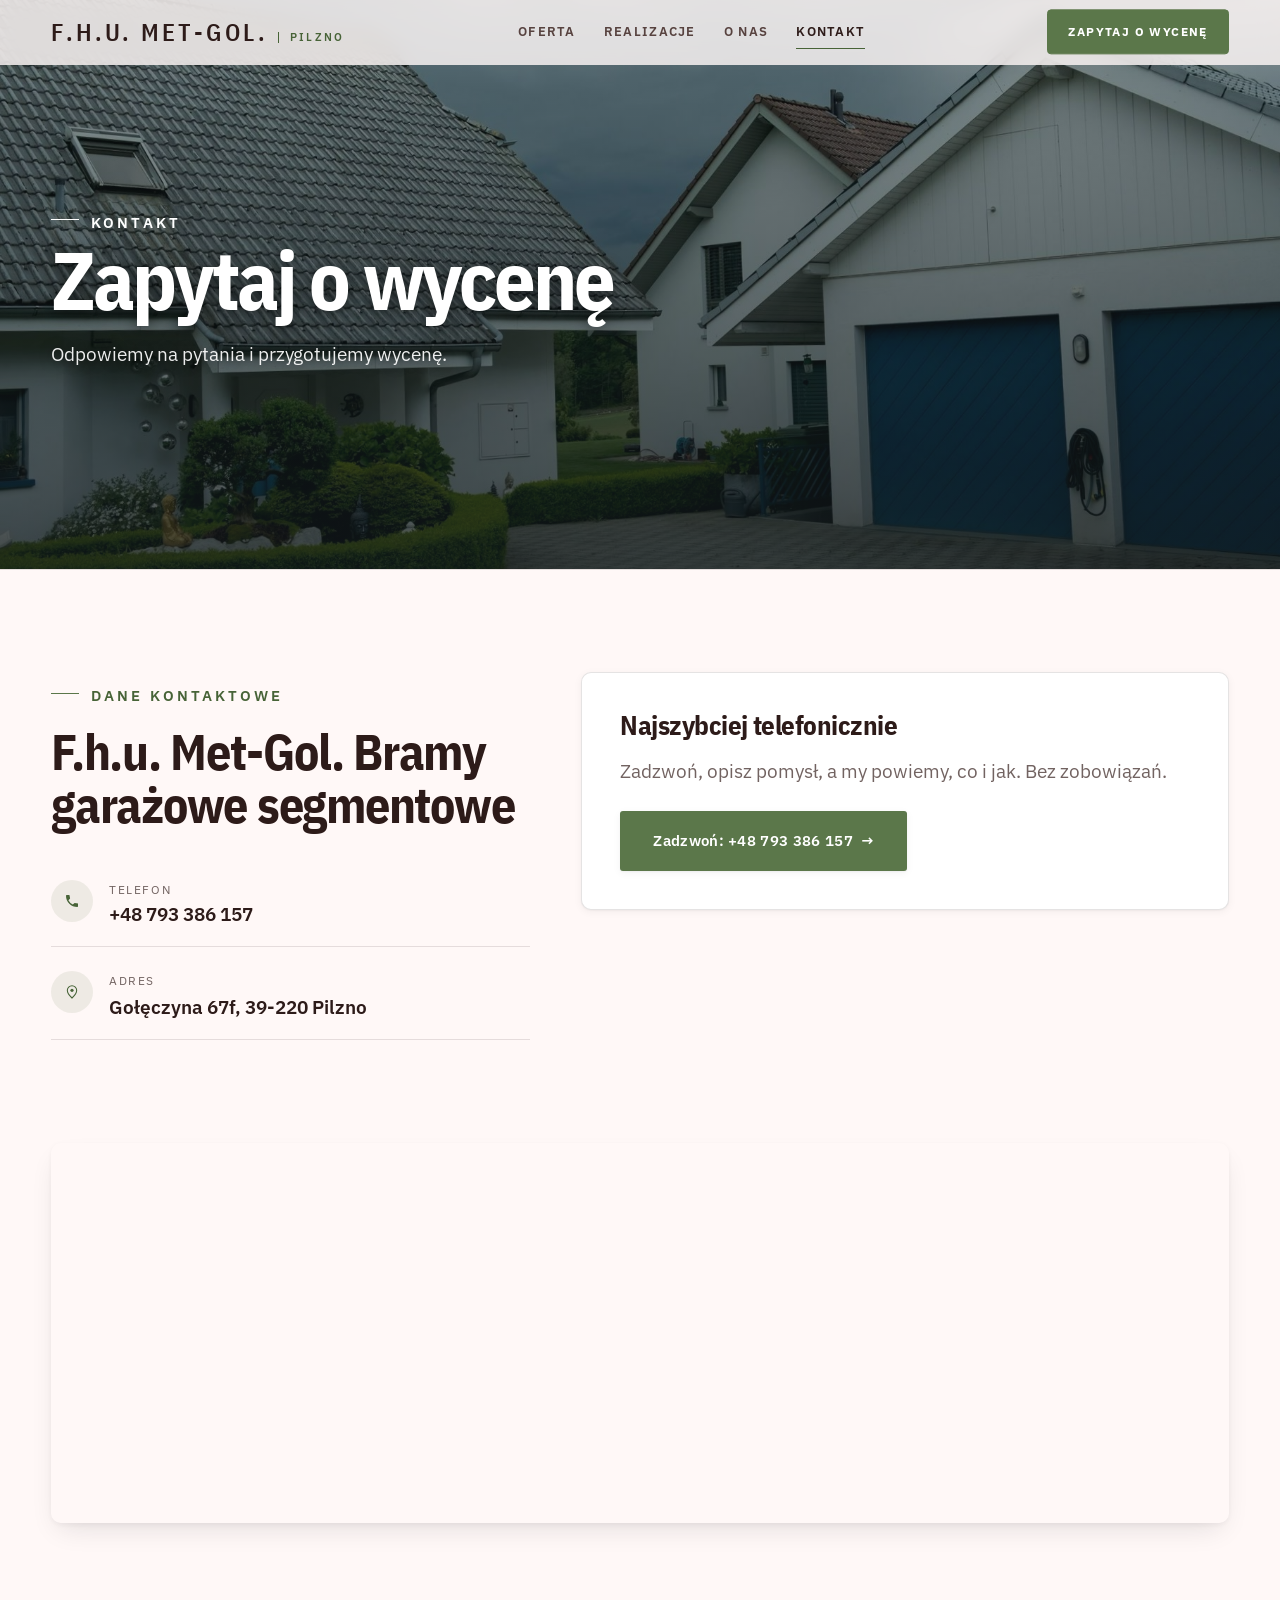
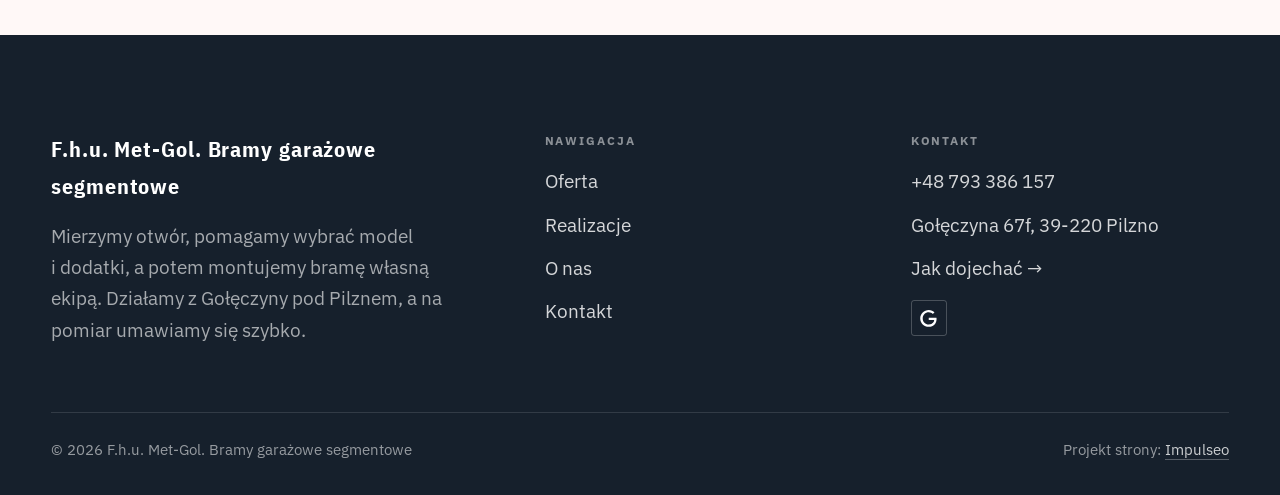
==== commit 5c900cb2: "[claude-edit][cmt:7b40aa65-aa5e-4266-aa20-e2930a22ed20] hero: tytuł wyjęty z karty jako duży biały n" ====
--- a/kontakt.html
+++ b/kontakt.html
@@ -20,7 +20,7 @@
 <link rel="preconnect" href="https://fonts.googleapis.com">
 <link rel="preconnect" href="https://fonts.gstatic.com" crossorigin>
 <link href="https://fonts.googleapis.com/css2?family=IBM+Plex+Sans+Condensed:wght@500;600;700&family=IBM+Plex+Sans:wght@400;500;600&display=swap" rel="stylesheet">
-<link rel="stylesheet" href="assets/styles.css?v=dc9dccd2">
+<link rel="stylesheet" href="assets/styles.css?v=dc298c0d">
 </head>
 <body>
 
--- a/assets/styles.css
+++ b/assets/styles.css
@@ -1750,3 +1750,39 @@
 .btn-accent{color:#fff}
 .nav .nav-links a.btn-accent{color:#fff}
 .btn-accent[data-accent-d],.cta-d .btn-accent{color:#fff}
+
+/* === HERO DOM v2 (06.11.2026, uwaga Adama): tytuł wyjęty z karty i postawiony jako duży biały
+   napis na zdjęciu. Wcześniej sekcja miała stałą wysokość i wyrównanie do dołu, więc wysoka karta
+   wjeżdżała pod przyklejony pasek i tytuł był zasłonięty. Teraz: min-height + odstęp od góry
+   równy wysokości paska, karta z przyciskami obok tytułu (desktop) albo pod nim (telefon). */
+.hero-dom{height:auto;min-height:clamp(620px,88svh,920px);align-items:flex-end;
+  padding-top:calc(64px + clamp(2.5rem,7vh,5rem));padding-bottom:clamp(2.4rem,6vh,4rem)}
+.hero-dom::before{content:"";position:absolute;inset:0;z-index:-1;pointer-events:none;
+  background:linear-gradient(90deg,rgba(14,18,22,.74) 0%,rgba(14,18,22,.52) 42%,rgba(14,18,22,.14) 78%,rgba(14,18,22,.06) 100%),
+             linear-gradient(0deg,rgba(14,18,22,.45) 0%,rgba(14,18,22,0) 45%)}
+.hero-dom .wrap.hd-layout{width:min(92%,1180px);margin-inline:auto;display:grid;
+  grid-template-columns:minmax(0,1fr) minmax(320px,410px);gap:clamp(2rem,5vw,5rem);align-items:end}
+.hd-head{position:relative;z-index:3;padding-bottom:.4rem}
+.hd-head .hd-kicker{display:inline-flex;align-items:center;gap:.8rem;color:#fff;opacity:.92;font-size:.78rem}
+.hd-head .hd-kicker::before{content:"";width:46px;height:3px;background:var(--accent);flex:0 0 auto}
+.hd-head .hd-claim{color:#fff;font-size:clamp(2.6rem,1.4rem + 4vw,5rem);line-height:1;letter-spacing:-.015em;
+  margin:var(--space-5) 0 0;max-width:15ch;text-shadow:0 2px 24px rgba(0,0,0,.28)}
+.hd-line{display:block}
+.hd-em{position:relative;display:inline-block;padding-bottom:.12em}
+.hd-em::after{content:"";position:absolute;left:0;right:0;bottom:0;height:.09em;background:var(--accent);border-radius:1px}
+.hd-panel{max-width:none;margin:0}
+.hd-lead{margin:0 0 var(--space-4);font-family:var(--font-display);font-weight:600;font-size:1.2rem;line-height:1.3;color:var(--ink)}
+.hd-panel .hd-actions .btn{flex:1 1 auto;justify-content:center;text-align:center}
+@media(max-width:900px){
+  .hero-dom{min-height:0;padding-top:calc(64px + 2.5rem)}
+  .hero-dom::before{background:linear-gradient(180deg,rgba(14,18,22,.68) 0%,rgba(14,18,22,.5) 55%,rgba(14,18,22,.3) 100%)}
+  .hero-dom .wrap.hd-layout{grid-template-columns:minmax(0,1fr);gap:var(--space-6)}
+  .hd-head .hd-claim{max-width:none}
+}
+@media(max-width:820px){.hero-dom{padding-bottom:84px}}   /* miejsce nad dolnym paskiem z przyciskiem */
+@media(max-width:640px){
+  .hd-head .hd-claim{font-size:clamp(2.2rem,10.5vw,2.9rem)}
+  .hd-head .hd-kicker{font-size:.7rem;letter-spacing:.14em;gap:.6rem}
+  .hd-head .hd-kicker::before{width:28px}
+  .hd-lead{font-size:1.05rem}
+}
